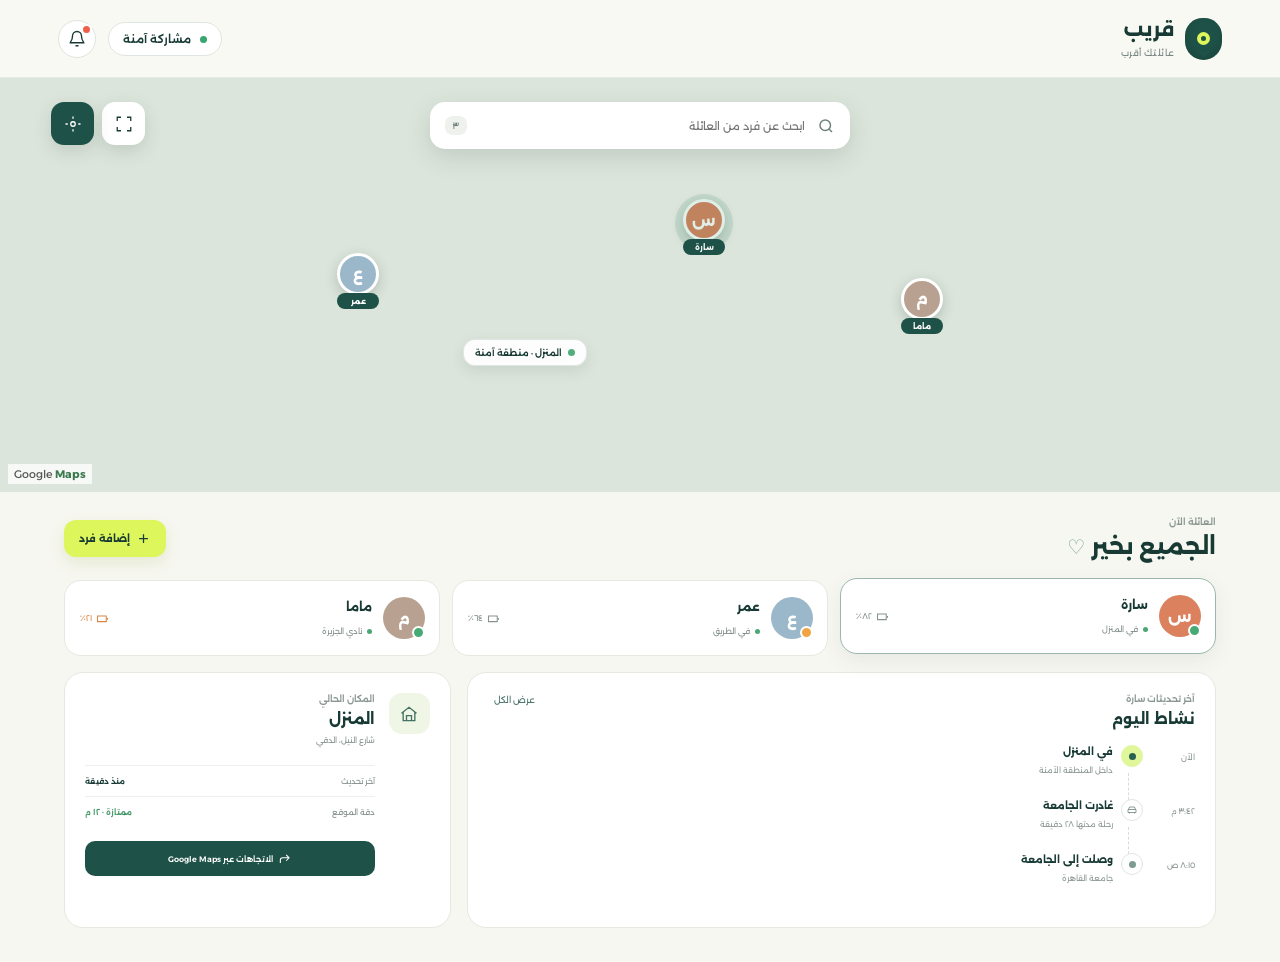
==== index.html @ 6b92248c "Build lightweight Arabic family location PWA Co-authored-by: arena-agent <297053741+arena-agent@user" ====
<!doctype html>
<html lang="ar" dir="rtl">
<head>
  <meta charset="UTF-8" />
  <meta name="viewport" content="width=device-width, initial-scale=1, viewport-fit=cover" />
  <meta name="theme-color" content="#f7f7f2" />
  <meta name="description" content="قريب — مشاركة موقع آمنة وخفيفة للعائلة" />
  <link rel="manifest" href="manifest.webmanifest" />
  <link rel="icon" href="icon.svg" type="image/svg+xml" />
  <link rel="preconnect" href="https://maps.google.com" />
  <link rel="stylesheet" href="styles.css" />
  <title>قريب | عائلتك أقرب</title>
</head>
<body>
  <div class="app-shell">
    <header class="topbar">
      <div class="brand" aria-label="قريب">
        <span class="brand-mark"><i></i></span>
        <div><strong>قريب</strong><small>عائلتك أقرب</small></div>
      </div>
      <div class="top-actions">
        <button class="status-pill" id="privacyBtn"><span></span> مشاركة آمنة</button>
        <button class="icon-btn has-dot" id="notificationsBtn" aria-label="الإشعارات">
          <svg viewBox="0 0 24 24"><path d="M18 8a6 6 0 0 0-12 0c0 7-3 7-3 9h18c0-2-3-2-3-9M10 21h4"/></svg>
        </button>
      </div>
    </header>

    <main>
      <section class="map-section" aria-label="خريطة مواقع العائلة">
        <iframe id="mapFrame" class="google-map" title="Google Maps" loading="eager" referrerpolicy="no-referrer-when-downgrade" src="https://maps.google.com/maps?q=30.0444,31.2357&z=13&output=embed"></iframe>
        <div class="map-tint"></div>

        <div class="map-search">
          <svg viewBox="0 0 24 24"><circle cx="11" cy="11" r="7"/><path d="m20 20-4-4"/></svg>
          <input id="searchInput" type="search" placeholder="ابحث عن فرد من العائلة" aria-label="ابحث عن فرد" autocomplete="off" />
          <kbd>٣</kbd>
        </div>

        <div class="map-tools">
          <button class="map-tool" id="fitBtn" aria-label="عرض الجميع"><svg viewBox="0 0 24 24"><path d="M8 3H3v5M16 3h5v5M8 21H3v-5M16 21h5v-5"/></svg></button>
          <button class="map-tool location" id="myLocationBtn" aria-label="موقعي"><svg viewBox="0 0 24 24"><circle cx="12" cy="12" r="3"/><path d="M12 2v3M12 19v3M2 12h3M19 12h3"/></svg></button>
        </div>

        <div class="zone-label"><span></span> المنزل · منطقة آمنة</div>

        <button class="person-pin pin-1 active" data-member="sara" style="--x: 55%; --y: 36%" aria-label="سارة">
          <span class="pulse"></span><span class="avatar avatar-sara">س</span><b>سارة</b>
        </button>
        <button class="person-pin pin-2" data-member="omar" style="--x: 28%; --y: 49%" aria-label="عمر">
          <span class="pulse"></span><span class="avatar avatar-omar">ع</span><b>عمر</b>
        </button>
        <button class="person-pin pin-3" data-member="mama" style="--x: 72%; --y: 55%" aria-label="ماما">
          <span class="pulse"></span><span class="avatar avatar-mama">م</span><b>ماما</b>
        </button>

        <div class="map-brand">Google <strong>Maps</strong></div>
      </section>

      <section class="content-panel">
        <div class="panel-head">
          <div><p class="eyebrow">العائلة الآن</p><h1>الجميع بخير <span>♡</span></h1></div>
          <button class="add-btn" id="addMemberBtn"><svg viewBox="0 0 24 24"><path d="M12 5v14M5 12h14"/></svg> إضافة فرد</button>
        </div>

        <div class="member-strip" id="memberStrip">
          <button class="member-card selected" data-member="sara">
            <span class="avatar-wrap online"><span class="avatar avatar-sara">س</span></span>
            <span class="member-copy"><strong>سارة</strong><small><i></i> في المنزل</small></span>
            <span class="battery"><svg viewBox="0 0 24 24"><path d="M4 8h14v9H4zM20 11v3"/></svg> ٨٢٪</span>
          </button>
          <button class="member-card" data-member="omar">
            <span class="avatar-wrap moving"><span class="avatar avatar-omar">ع</span></span>
            <span class="member-copy"><strong>عمر</strong><small><i></i> في الطريق</small></span>
            <span class="battery"><svg viewBox="0 0 24 24"><path d="M4 8h14v9H4zM20 11v3"/></svg> ٦٤٪</span>
          </button>
          <button class="member-card" data-member="mama">
            <span class="avatar-wrap online"><span class="avatar avatar-mama">م</span></span>
            <span class="member-copy"><strong>ماما</strong><small><i></i> نادي الجزيرة</small></span>
            <span class="battery low"><svg viewBox="0 0 24 24"><path d="M4 8h14v9H4zM20 11v3"/></svg> ٢١٪</span>
          </button>
        </div>

        <div class="detail-grid">
          <article class="activity-card">
            <div class="card-title"><div><p class="eyebrow">آخر تحديثات سارة</p><h2>نشاط اليوم</h2></div><button id="historyBtn">عرض الكل</button></div>
            <div class="timeline">
              <div class="timeline-item current"><span class="time">الآن</span><span class="timeline-dot"><i></i></span><div><strong>في المنزل</strong><small>داخل المنطقة الآمنة</small></div></div>
              <div class="timeline-item"><span class="time">٣:٤٢ م</span><span class="timeline-dot car"><svg viewBox="0 0 24 24"><path d="m5 11 2-5h10l2 5M4 11h16v6H4zM7 17v2M17 17v2"/></svg></span><div><strong>غادرت الجامعة</strong><small>رحلة مدتها ٢٨ دقيقة</small></div></div>
              <div class="timeline-item"><span class="time">٨:١٥ ص</span><span class="timeline-dot"><i></i></span><div><strong>وصلت إلى الجامعة</strong><small>جامعة القاهرة</small></div></div>
            </div>
          </article>

          <aside class="place-card">
            <div class="place-icon"><svg viewBox="0 0 24 24"><path d="M3 11 12 4l9 7M5 10v10h14V10M9 20v-6h6v6"/></svg></div>
            <div><p class="eyebrow">المكان الحالي</p><h2>المنزل</h2><span>شارع النيل، الدقي</span></div>
            <dl><div><dt>آخر تحديث</dt><dd>منذ دقيقة</dd></div><div><dt>دقة الموقع</dt><dd class="good">ممتازة · ١٢ م</dd></div></dl>
            <button class="route-btn" id="routeBtn"><svg viewBox="0 0 24 24"><path d="m14 5 5 5-5 5M19 10H8a4 4 0 0 0-4 4v5"/></svg> الاتجاهات عبر Google Maps</button>
          </aside>
        </div>
      </section>
    </main>

    <nav class="bottom-nav" aria-label="التنقل">
      <button class="active"><svg viewBox="0 0 24 24"><path d="M12 21s7-6 7-12A7 7 0 1 0 5 9c0 6 7 12 7 12Z"/><circle cx="12" cy="9" r="2"/></svg><span>الخريطة</span></button>
      <button id="placesBtn"><svg viewBox="0 0 24 24"><path d="M3 11 12 4l9 7M5 10v10h14V10"/></svg><span>الأماكن</span></button>
      <button id="alertsBtn"><svg viewBox="0 0 24 24"><path d="M18 8a6 6 0 0 0-12 0c0 7-3 7-3 9h18c0-2-3-2-3-9M10 21h4"/></svg><span>التنبيهات</span><i></i></button>
      <button id="settingsBtn"><svg viewBox="0 0 24 24"><circle cx="12" cy="12" r="3"/><path d="M19.4 15a1.7 1.7 0 0 0 .34 1.88l.06.06-2.83 2.83-.06-.06A1.7 1.7 0 0 0 15 19.4a1.7 1.7 0 0 0-1 .6 1.7 1.7 0 0 0-.4 1V21h-4v-.09A1.7 1.7 0 0 0 8.6 19.4a1.7 1.7 0 0 0-1.88.34l-.06.06-2.83-2.83.06-.06A1.7 1.7 0 0 0 4.6 15a1.7 1.7 0 0 0-.6-1 1.7 1.7 0 0 0-1-.4H3v-4h.09A1.7 1.7 0 0 0 4.6 8.6a1.7 1.7 0 0 0-.34-1.88l-.06-.06 2.83-2.83.06.06A1.7 1.7 0 0 0 9 4.6a1.7 1.7 0 0 0 1-.6 1.7 1.7 0 0 0 .4-1V3h4v.09a1.7 1.7 0 0 0 1 1.51 1.7 1.7 0 0 0 1.88-.34l.06-.06 2.83 2.83-.06.06A1.7 1.7 0 0 0 19.4 9c.16.37.37.72.6 1 .28.25.64.4 1 .4h.09v4H21a1.7 1.7 0 0 0-1.6.6Z"/></svg><span>الإعدادات</span></button>
    </nav>
  </div>

  <div class="modal-backdrop" id="modalBackdrop" hidden>
    <section class="modal" role="dialog" aria-modal="true" aria-labelledby="modalTitle">
      <button class="modal-close" id="modalClose" aria-label="إغلاق">×</button>
      <div class="modal-icon"><svg viewBox="0 0 24 24"><path d="M16 21v-2a4 4 0 0 0-4-4H6a4 4 0 0 0-4 4v2M9 11a4 4 0 1 0 0-8 4 4 0 0 0 0 8M19 8v6M16 11h6"/></svg></div>
      <h2 id="modalTitle">أضف فرداً من العائلة</h2>
      <p>أرسل دعوة خاصة. لن يظهر الموقع إلا بعد موافقة الشخص، ويمكنه إيقاف المشاركة في أي وقت.</p>
      <label>الاسم<input id="inviteName" placeholder="مثال: أحمد" maxlength="24" /></label>
      <button class="primary-btn" id="createInviteBtn">إنشاء رابط دعوة آمن</button>
      <div class="invite-result" id="inviteResult" hidden><small>رابط الدعوة</small><div><code id="inviteCode"></code><button id="copyInviteBtn">نسخ</button></div></div>
    </section>
  </div>

  <div class="toast" id="toast" role="status"></div>
  <script src="app.js"></script>
</body>
</html>
---- styles.css ----
@import url('https://fonts.googleapis.com/css2?family=Alexandria:wght@400;500;600;700&display=swap');
:root{--ink:#183a34;--muted:#7f8e89;--green:#1e5147;--lime:#ddf65b;--cream:#f7f7f1;--line:#e6e9e2;--white:#fff;--orange:#f2a443;--shadow:0 14px 40px rgba(25,54,48,.12)}
*{box-sizing:border-box}html,body{margin:0;min-height:100%;background:var(--cream);color:var(--ink);font-family:'Alexandria',system-ui,sans-serif}button,input{font:inherit}button{cursor:pointer;color:inherit}.app-shell{min-height:100vh;padding-bottom:0}.topbar{height:78px;padding:0 4.5%;display:flex;align-items:center;justify-content:space-between;background:rgba(249,249,244,.96);border-bottom:1px solid rgba(30,70,62,.08);position:relative;z-index:20}.brand{display:flex;align-items:center;gap:11px}.brand-mark{width:37px;height:42px;background:var(--green);border-radius:19px 19px 20px 20px;position:relative;display:grid;place-items:center;box-shadow:inset 0 -4px 8px rgba(0,0,0,.12)}.brand-mark:after{content:'';position:absolute;bottom:-5px;border:7px solid transparent;border-top-color:var(--green)}.brand-mark i{width:13px;height:13px;border:4px solid var(--lime);border-radius:50%}.brand strong{font-size:20px;display:block;line-height:1.2}.brand small{font-size:9px;color:#7a8885;letter-spacing:.4px}.top-actions{display:flex;align-items:center;gap:12px}.status-pill{border:1px solid #dfe6df;border-radius:30px;background:#fff;padding:9px 14px;font-size:11px;font-weight:600}.status-pill span{display:inline-block;width:7px;height:7px;background:#36a66e;border-radius:50%;margin-left:6px}.icon-btn{width:38px;height:38px;background:#fff;border:1px solid #e0e5df;border-radius:50%;display:grid;place-items:center;position:relative}.icon-btn svg{width:18px;fill:none;stroke:currentColor;stroke-width:1.8}.has-dot:after{content:'';position:absolute;width:7px;height:7px;background:#f05f4c;border:2px solid white;border-radius:50%;top:3px;right:3px}
.map-section{height:43vh;min-height:360px;position:relative;overflow:hidden;background:#dce4dc}.google-map{border:0;width:100%;height:100%;filter:saturate(.66) contrast(.92) brightness(1.04)}.map-tint{position:absolute;inset:0;pointer-events:none;background:rgba(221,232,211,.12)}.map-search{position:absolute;top:24px;right:50%;transform:translateX(50%);width:min(420px,65%);height:47px;border-radius:15px;background:white;box-shadow:0 8px 24px rgba(24,54,48,.15);display:flex;align-items:center;padding:0 15px;gap:10px}.map-search svg{width:18px;fill:none;stroke:#71827d;stroke-width:2}.map-search input{border:0;outline:0;min-width:0;flex:1;color:var(--ink);font-size:11px}.map-search kbd{border:0;background:#eff1ec;color:#70817c;padding:4px 8px;border-radius:8px;font-family:inherit;font-size:9px}.map-tools{position:absolute;left:4%;top:24px;display:flex;gap:8px}.map-tool{width:43px;height:43px;border:0;border-radius:13px;background:#fff;box-shadow:0 6px 18px rgba(28,52,48,.15);display:grid;place-items:center}.map-tool svg{width:18px;fill:none;stroke:var(--ink);stroke-width:1.7}.map-tool.location{background:var(--green)}.map-tool.location svg{stroke:white}.zone-label{position:absolute;right:59%;top:63%;transform:translateX(50%);padding:7px 11px;background:rgba(255,255,255,.93);border:1px solid rgba(22,63,54,.12);box-shadow:0 5px 14px rgba(23,56,49,.1);border-radius:12px;font-size:9px;font-weight:600}.zone-label span{display:inline-block;width:7px;height:7px;background:#52af7b;border-radius:50%;margin-left:4px}.person-pin{position:absolute;left:var(--x);top:var(--y);transform:translate(-50%,-50%);background:none;border:0;padding:0;z-index:3}.person-pin .avatar{display:grid;border:3px solid white;box-shadow:0 4px 13px rgba(23,56,49,.22)}.person-pin b{display:block;background:var(--green);color:white;border-radius:8px;font-size:8px;padding:3px 6px;margin-top:-2px;position:relative}.person-pin .pulse{position:absolute;width:58px;height:58px;border-radius:50%;background:rgba(49,139,103,.15);left:50%;top:43%;transform:translate(-50%,-50%);animation:pulse 2.2s infinite}.person-pin:not(.active) .pulse{display:none}@keyframes pulse{50%{transform:translate(-50%,-50%) scale(1.3);opacity:.2}}.map-brand{position:absolute;bottom:8px;left:8px;font-size:11px;color:#555;background:rgba(255,255,255,.75);padding:3px 6px}.map-brand strong{color:#3c7a4e}
.content-panel{padding:30px 5% 34px;max-width:1280px;margin:auto}.panel-head{display:flex;justify-content:space-between;align-items:center;margin-bottom:20px}.eyebrow{font-size:9px;color:#8a9793;margin:0 0 5px;font-weight:600}.panel-head h1{margin:0;font-size:23px}.panel-head h1 span{color:#79a492;font-size:20px}.add-btn{border:0;border-radius:12px;padding:11px 15px;background:var(--lime);font-size:10px;font-weight:700;box-shadow:0 6px 16px rgba(136,157,38,.15);display:flex;align-items:center;gap:6px}.add-btn svg{width:15px;fill:none;stroke:currentColor;stroke-width:2}.member-strip{display:grid;grid-template-columns:repeat(3,1fr);gap:12px}.member-card{border:1px solid var(--line);background:#fff;border-radius:17px;min-height:76px;padding:12px 14px;display:flex;align-items:center;text-align:right;transition:.2s}.member-card:hover,.member-card.selected{border-color:#9ab8ad;box-shadow:0 7px 20px rgba(32,73,64,.08);transform:translateY(-2px)}.avatar,.avatar-wrap{width:42px;height:42px;border-radius:50%;display:grid;place-items:center;font-weight:700}.avatar-wrap{position:relative;margin-left:11px}.avatar-wrap .avatar{width:100%;height:100%}.avatar-wrap:after{content:'';position:absolute;width:9px;height:9px;border-radius:50%;background:#45aa73;border:2px solid white;right:0;bottom:0}.avatar-wrap.moving:after{background:var(--orange)}.avatar-sara{background:#db815d;color:#fff}.avatar-omar{background:#9ab8c9;color:#fff}.avatar-mama{background:#b9a191;color:#fff}.member-copy{flex:1}.member-copy strong{font-size:12px;display:block;margin-bottom:5px}.member-copy small{font-size:8px;color:#87938f}.member-copy i{display:inline-block;width:5px;height:5px;background:#49a874;border-radius:50%;margin-left:3px}.battery{font-size:8px;color:#86938f;display:flex;gap:3px;align-items:center}.battery svg{width:15px;fill:none;stroke:currentColor;stroke-width:1.7}.battery.low{color:#d88646}.detail-grid{display:grid;grid-template-columns:1.55fr .8fr;gap:16px;margin-top:16px}.activity-card,.place-card{background:#fff;border:1px solid var(--line);border-radius:19px;padding:20px}.card-title{display:flex;justify-content:space-between;align-items:flex-start}.card-title h2,.place-card h2{font-size:15px;margin:0}.card-title button{border:0;background:none;color:#4f786f;font-size:9px}.timeline{margin-top:17px}.timeline-item{display:grid;grid-template-columns:52px 30px 1fr;min-height:54px;position:relative}.timeline-item:not(:last-child):after{content:'';position:absolute;right:66px;top:28px;height:32px;border-right:1px dashed #d5ddd8}.time{font-size:8px;color:#929c99;padding-top:7px}.timeline-dot{width:22px;height:22px;border:1px solid #dfe6e2;border-radius:50%;display:grid;place-items:center;background:#fff;z-index:1}.timeline-dot i{width:7px;height:7px;border-radius:50%;background:#7e9b92}.timeline-item.current .timeline-dot{background:#dff79a;border-color:#dff79a}.timeline-item.current .timeline-dot i{background:#286154}.timeline-dot svg{width:12px;fill:none;stroke:#70857f;stroke-width:1.6}.timeline-item strong{font-size:10px;display:block}.timeline-item small{font-size:8px;color:#929d99}.place-card{position:relative;padding-right:75px}.place-icon{position:absolute;right:20px;top:20px;width:41px;height:41px;border-radius:13px;background:#eff6e5;display:grid;place-items:center}.place-icon svg{width:20px;fill:none;stroke:#447266;stroke-width:1.6}.place-card>div:nth-child(2)>span{font-size:8px;color:#8d9995}.place-card dl{margin:18px 0 14px}.place-card dl div{display:flex;justify-content:space-between;border-top:1px solid #edf0eb;padding:10px 0;font-size:8px}.place-card dt{color:#899591}.place-card dd{margin:0;font-weight:600}.place-card dd.good{color:#3f9667}.route-btn{width:100%;height:35px;border:0;border-radius:10px;background:var(--green);color:white;font-size:8px;font-weight:600;display:flex;align-items:center;justify-content:center;gap:5px}.route-btn svg{width:14px;fill:none;stroke:white;stroke-width:1.8}
.bottom-nav{display:none}.modal-backdrop{position:fixed;inset:0;z-index:50;background:rgba(14,37,33,.48);backdrop-filter:blur(5px);display:grid;place-items:center;padding:20px}.modal-backdrop[hidden]{display:none}.modal{width:min(420px,100%);background:white;border-radius:24px;padding:28px;position:relative;box-shadow:var(--shadow)}.modal-close{position:absolute;left:18px;top:14px;border:0;background:#f1f3ef;border-radius:50%;width:30px;height:30px;font-size:20px}.modal-icon{width:48px;height:48px;border-radius:15px;background:#edfac0;display:grid;place-items:center}.modal-icon svg{width:24px;fill:none;stroke:var(--green);stroke-width:1.6}.modal h2{font-size:18px;margin:16px 0 8px}.modal>p{font-size:10px;line-height:1.8;color:#75847f}.modal label{display:block;font-size:9px;font-weight:600;margin-top:18px}.modal input{display:block;width:100%;height:44px;margin-top:7px;border:1px solid #dfe5df;border-radius:12px;padding:0 12px;outline:0}.modal input:focus{border-color:#72978d}.primary-btn{width:100%;height:44px;margin-top:13px;border:0;border-radius:12px;background:var(--green);color:white;font-size:10px;font-weight:700}.invite-result{margin-top:14px;padding:12px;background:#f5f7f2;border-radius:12px}.invite-result small{font-size:8px;color:#84918d}.invite-result div{display:flex;align-items:center;gap:7px;margin-top:6px;direction:ltr}.invite-result code{flex:1;white-space:nowrap;overflow:hidden;text-overflow:ellipsis;font-size:9px}.invite-result button{border:0;background:var(--lime);border-radius:7px;padding:5px 10px;font-size:8px}.toast{position:fixed;bottom:28px;left:50%;z-index:70;transform:translate(-50%,20px);background:#183d36;color:#fff;padding:11px 18px;border-radius:14px;font-size:10px;opacity:0;pointer-events:none;transition:.25s;box-shadow:var(--shadow)}.toast.show{opacity:1;transform:translate(-50%,0)}
@media(max-width:720px){body{background:#fff}.app-shell{padding-bottom:76px}.topbar{height:66px;padding:0 18px}.status-pill{display:none}.map-section{height:47vh;min-height:355px}.map-search{right:18px;transform:none;width:calc(100% - 86px);top:15px}.map-tools{left:14px;top:15px;display:block}.map-tools .map-tool:first-child{display:none}.person-pin.pin-1{--x:56%!important;--y:38%!important}.person-pin.pin-2{--x:22%!important;--y:55%!important}.person-pin.pin-3{--x:76%!important;--y:63%!important}.zone-label{top:72%;right:52%}.content-panel{padding:23px 16px 18px}.panel-head{margin-bottom:15px}.panel-head h1{font-size:19px}.add-btn{padding:10px}.member-strip{display:flex;overflow-x:auto;margin-left:-16px;margin-right:-16px;padding:2px 16px 13px;scrollbar-width:none}.member-card{min-width:220px;min-height:72px}.detail-grid{grid-template-columns:1fr}.activity-card{order:2}.place-card{order:1}.bottom-nav{display:flex;position:fixed;z-index:30;bottom:0;left:0;right:0;height:72px;background:rgba(255,255,255,.96);border-top:1px solid #e5e9e4;padding-bottom:env(safe-area-inset-bottom);justify-content:space-around;box-shadow:0 -5px 20px rgba(26,57,51,.06)}.bottom-nav button{width:24%;border:0;background:none;display:flex;flex-direction:column;align-items:center;justify-content:center;gap:4px;font-size:8px;color:#94a09d;position:relative}.bottom-nav svg{width:20px;height:20px;fill:none;stroke:currentColor;stroke-width:1.7}.bottom-nav button.active{color:var(--green);font-weight:700}.bottom-nav button.active:before{content:'';position:absolute;top:0;width:26px;height:3px;background:var(--lime);border-radius:0 0 4px 4px}.bottom-nav button>i{position:absolute;top:14px;right:34%;width:6px;height:6px;background:#ef6557;border:1px solid white;border-radius:50%}.toast{bottom:90px}.map-brand{bottom:4px}.modal{padding:24px}}
@media(min-width:1200px){.map-section{height:46vh}.content-panel{padding-top:24px}}
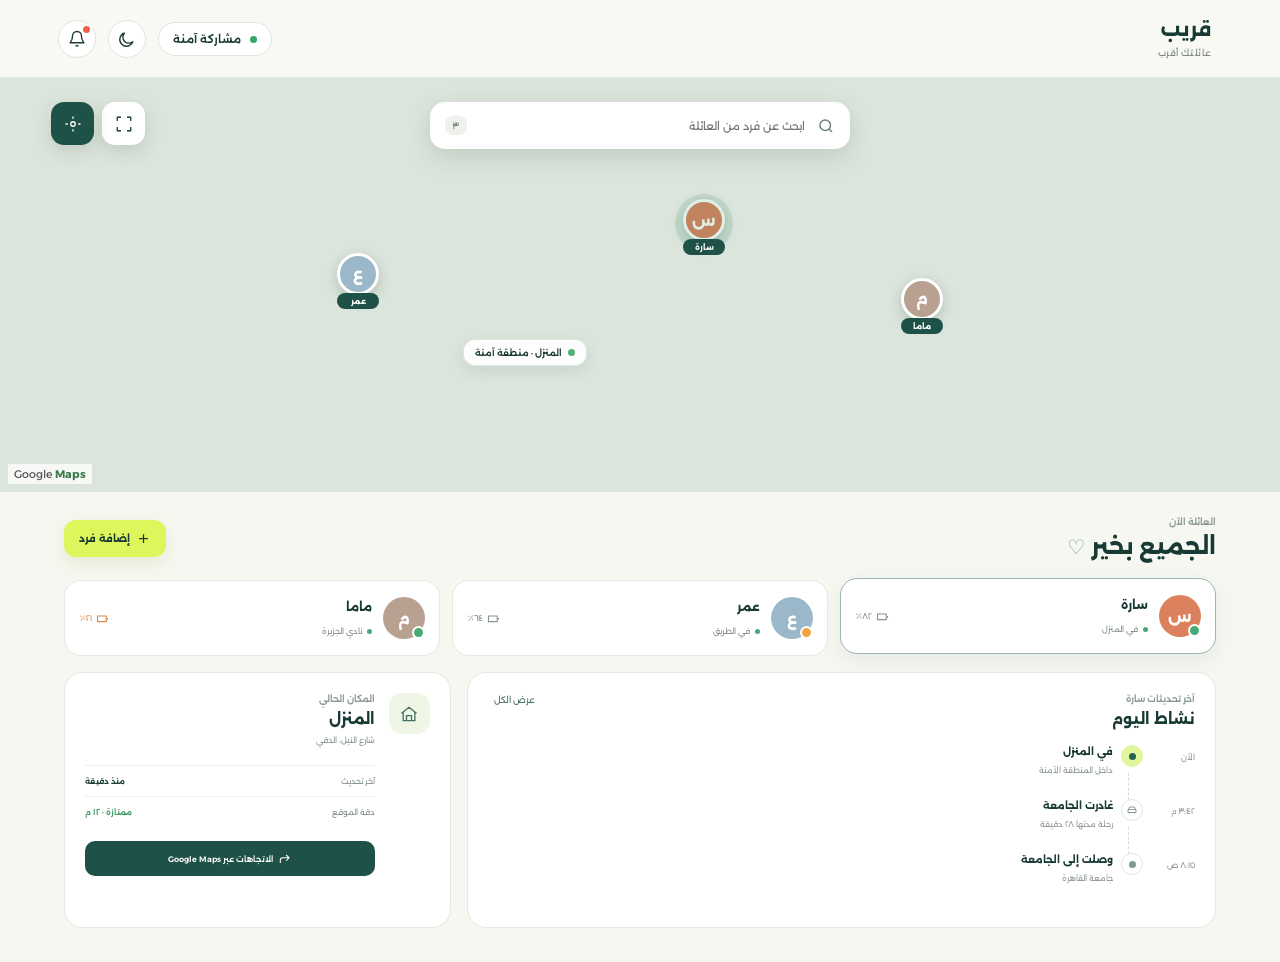
==== commit 3515a387: "Add Qareeb family location brand logo Co-authored-by: arena-agent <297053741+arena-agent@users.norep" ====
--- a/index.html
+++ b/index.html
@@ -6,7 +6,7 @@
   <meta name="theme-color" content="#f7f7f2" />
   <meta name="description" content="قريب — مشاركة موقع آمنة وخفيفة للعائلة" />
   <link rel="manifest" href="manifest.webmanifest" />
-  <link rel="icon" href="icon.svg" type="image/svg+xml" />
+  <link rel="icon" href="qareeb-logo.png" type="image/png" />
   <link rel="preconnect" href="https://maps.google.com" />
   <link rel="stylesheet" href="styles.css" />
   <title>قريب | عائلتك أقرب</title>
@@ -20,6 +20,10 @@
       </div>
       <div class="top-actions">
         <button class="status-pill" id="privacyBtn"><span></span> مشاركة آمنة</button>
+        <button class="icon-btn" id="themeBtn" aria-label="تفعيل الوضع الداكن" title="الوضع الداكن">
+          <svg class="moon-icon" viewBox="0 0 24 24"><path d="M20 15.2A9 9 0 1 1 8.8 4 7 7 0 0 0 20 15.2Z"/></svg>
+          <svg class="sun-icon" viewBox="0 0 24 24"><circle cx="12" cy="12" r="4"/><path d="M12 2v2M12 20v2M4.9 4.9l1.4 1.4M17.7 17.7l1.4 1.4M2 12h2M20 12h2M4.9 19.1l1.4-1.4M17.7 6.3l1.4-1.4"/></svg>
+        </button>
         <button class="icon-btn has-dot" id="notificationsBtn" aria-label="الإشعارات">
           <svg viewBox="0 0 24 24"><path d="M18 8a6 6 0 0 0-12 0c0 7-3 7-3 9h18c0-2-3-2-3-9M10 21h4"/></svg>
         </button>
--- a/styles.css
+++ b/styles.css
@@ -1,8 +1,10 @@
 @import url('https://fonts.googleapis.com/css2?family=Alexandria:wght@400;500;600;700&display=swap');
 :root{--ink:#183a34;--muted:#7f8e89;--green:#1e5147;--lime:#ddf65b;--cream:#f7f7f1;--line:#e6e9e2;--white:#fff;--orange:#f2a443;--shadow:0 14px 40px rgba(25,54,48,.12)}
-*{box-sizing:border-box}html,body{margin:0;min-height:100%;background:var(--cream);color:var(--ink);font-family:'Alexandria',system-ui,sans-serif}button,input{font:inherit}button{cursor:pointer;color:inherit}.app-shell{min-height:100vh;padding-bottom:0}.topbar{height:78px;padding:0 4.5%;display:flex;align-items:center;justify-content:space-between;background:rgba(249,249,244,.96);border-bottom:1px solid rgba(30,70,62,.08);position:relative;z-index:20}.brand{display:flex;align-items:center;gap:11px}.brand-mark{width:37px;height:42px;background:var(--green);border-radius:19px 19px 20px 20px;position:relative;display:grid;place-items:center;box-shadow:inset 0 -4px 8px rgba(0,0,0,.12)}.brand-mark:after{content:'';position:absolute;bottom:-5px;border:7px solid transparent;border-top-color:var(--green)}.brand-mark i{width:13px;height:13px;border:4px solid var(--lime);border-radius:50%}.brand strong{font-size:20px;display:block;line-height:1.2}.brand small{font-size:9px;color:#7a8885;letter-spacing:.4px}.top-actions{display:flex;align-items:center;gap:12px}.status-pill{border:1px solid #dfe6df;border-radius:30px;background:#fff;padding:9px 14px;font-size:11px;font-weight:600}.status-pill span{display:inline-block;width:7px;height:7px;background:#36a66e;border-radius:50%;margin-left:6px}.icon-btn{width:38px;height:38px;background:#fff;border:1px solid #e0e5df;border-radius:50%;display:grid;place-items:center;position:relative}.icon-btn svg{width:18px;fill:none;stroke:currentColor;stroke-width:1.8}.has-dot:after{content:'';position:absolute;width:7px;height:7px;background:#f05f4c;border:2px solid white;border-radius:50%;top:3px;right:3px}
+*{box-sizing:border-box}html{color-scheme:light}html,body{margin:0;min-height:100%;background:var(--cream);color:var(--ink);font-family:'Alexandria',system-ui,sans-serif;transition:background-color .25s,color .25s}button,input{font:inherit}button{cursor:pointer;color:inherit}.app-shell{min-height:100vh;padding-bottom:0}.topbar{height:78px;padding:0 4.5%;display:flex;align-items:center;justify-content:space-between;background:rgba(249,249,244,.96);border-bottom:1px solid rgba(30,70,62,.08);position:relative;z-index:20}.brand{display:flex;align-items:center;gap:11px}.brand-logo{width:43px;height:43px;border-radius:13px;object-fit:cover;box-shadow:0 5px 14px rgba(23,61,54,.18)}.brand strong{font-size:20px;display:block;line-height:1.2}.brand small{font-size:9px;color:#7a8885;letter-spacing:.4px}.top-actions{display:flex;align-items:center;gap:12px}.status-pill{border:1px solid #dfe6df;border-radius:30px;background:#fff;padding:9px 14px;font-size:11px;font-weight:600}.status-pill span{display:inline-block;width:7px;height:7px;background:#36a66e;border-radius:50%;margin-left:6px}.icon-btn{width:38px;height:38px;background:#fff;border:1px solid #e0e5df;border-radius:50%;display:grid;place-items:center;position:relative}.icon-btn svg{width:18px;fill:none;stroke:currentColor;stroke-width:1.8}.sun-icon{display:none}.has-dot:after{content:'';position:absolute;width:7px;height:7px;background:#f05f4c;border:2px solid white;border-radius:50%;top:3px;right:3px}
 .map-section{height:43vh;min-height:360px;position:relative;overflow:hidden;background:#dce4dc}.google-map{border:0;width:100%;height:100%;filter:saturate(.66) contrast(.92) brightness(1.04)}.map-tint{position:absolute;inset:0;pointer-events:none;background:rgba(221,232,211,.12)}.map-search{position:absolute;top:24px;right:50%;transform:translateX(50%);width:min(420px,65%);height:47px;border-radius:15px;background:white;box-shadow:0 8px 24px rgba(24,54,48,.15);display:flex;align-items:center;padding:0 15px;gap:10px}.map-search svg{width:18px;fill:none;stroke:#71827d;stroke-width:2}.map-search input{border:0;outline:0;min-width:0;flex:1;color:var(--ink);font-size:11px}.map-search kbd{border:0;background:#eff1ec;color:#70817c;padding:4px 8px;border-radius:8px;font-family:inherit;font-size:9px}.map-tools{position:absolute;left:4%;top:24px;display:flex;gap:8px}.map-tool{width:43px;height:43px;border:0;border-radius:13px;background:#fff;box-shadow:0 6px 18px rgba(28,52,48,.15);display:grid;place-items:center}.map-tool svg{width:18px;fill:none;stroke:var(--ink);stroke-width:1.7}.map-tool.location{background:var(--green)}.map-tool.location svg{stroke:white}.zone-label{position:absolute;right:59%;top:63%;transform:translateX(50%);padding:7px 11px;background:rgba(255,255,255,.93);border:1px solid rgba(22,63,54,.12);box-shadow:0 5px 14px rgba(23,56,49,.1);border-radius:12px;font-size:9px;font-weight:600}.zone-label span{display:inline-block;width:7px;height:7px;background:#52af7b;border-radius:50%;margin-left:4px}.person-pin{position:absolute;left:var(--x);top:var(--y);transform:translate(-50%,-50%);background:none;border:0;padding:0;z-index:3}.person-pin .avatar{display:grid;border:3px solid white;box-shadow:0 4px 13px rgba(23,56,49,.22)}.person-pin b{display:block;background:var(--green);color:white;border-radius:8px;font-size:8px;padding:3px 6px;margin-top:-2px;position:relative}.person-pin .pulse{position:absolute;width:58px;height:58px;border-radius:50%;background:rgba(49,139,103,.15);left:50%;top:43%;transform:translate(-50%,-50%);animation:pulse 2.2s infinite}.person-pin:not(.active) .pulse{display:none}@keyframes pulse{50%{transform:translate(-50%,-50%) scale(1.3);opacity:.2}}.map-brand{position:absolute;bottom:8px;left:8px;font-size:11px;color:#555;background:rgba(255,255,255,.75);padding:3px 6px}.map-brand strong{color:#3c7a4e}
 .content-panel{padding:30px 5% 34px;max-width:1280px;margin:auto}.panel-head{display:flex;justify-content:space-between;align-items:center;margin-bottom:20px}.eyebrow{font-size:9px;color:#8a9793;margin:0 0 5px;font-weight:600}.panel-head h1{margin:0;font-size:23px}.panel-head h1 span{color:#79a492;font-size:20px}.add-btn{border:0;border-radius:12px;padding:11px 15px;background:var(--lime);font-size:10px;font-weight:700;box-shadow:0 6px 16px rgba(136,157,38,.15);display:flex;align-items:center;gap:6px}.add-btn svg{width:15px;fill:none;stroke:currentColor;stroke-width:2}.member-strip{display:grid;grid-template-columns:repeat(3,1fr);gap:12px}.member-card{border:1px solid var(--line);background:#fff;border-radius:17px;min-height:76px;padding:12px 14px;display:flex;align-items:center;text-align:right;transition:.2s}.member-card:hover,.member-card.selected{border-color:#9ab8ad;box-shadow:0 7px 20px rgba(32,73,64,.08);transform:translateY(-2px)}.avatar,.avatar-wrap{width:42px;height:42px;border-radius:50%;display:grid;place-items:center;font-weight:700}.avatar-wrap{position:relative;margin-left:11px}.avatar-wrap .avatar{width:100%;height:100%}.avatar-wrap:after{content:'';position:absolute;width:9px;height:9px;border-radius:50%;background:#45aa73;border:2px solid white;right:0;bottom:0}.avatar-wrap.moving:after{background:var(--orange)}.avatar-sara{background:#db815d;color:#fff}.avatar-omar{background:#9ab8c9;color:#fff}.avatar-mama{background:#b9a191;color:#fff}.member-copy{flex:1}.member-copy strong{font-size:12px;display:block;margin-bottom:5px}.member-copy small{font-size:8px;color:#87938f}.member-copy i{display:inline-block;width:5px;height:5px;background:#49a874;border-radius:50%;margin-left:3px}.battery{font-size:8px;color:#86938f;display:flex;gap:3px;align-items:center}.battery svg{width:15px;fill:none;stroke:currentColor;stroke-width:1.7}.battery.low{color:#d88646}.detail-grid{display:grid;grid-template-columns:1.55fr .8fr;gap:16px;margin-top:16px}.activity-card,.place-card{background:#fff;border:1px solid var(--line);border-radius:19px;padding:20px}.card-title{display:flex;justify-content:space-between;align-items:flex-start}.card-title h2,.place-card h2{font-size:15px;margin:0}.card-title button{border:0;background:none;color:#4f786f;font-size:9px}.timeline{margin-top:17px}.timeline-item{display:grid;grid-template-columns:52px 30px 1fr;min-height:54px;position:relative}.timeline-item:not(:last-child):after{content:'';position:absolute;right:66px;top:28px;height:32px;border-right:1px dashed #d5ddd8}.time{font-size:8px;color:#929c99;padding-top:7px}.timeline-dot{width:22px;height:22px;border:1px solid #dfe6e2;border-radius:50%;display:grid;place-items:center;background:#fff;z-index:1}.timeline-dot i{width:7px;height:7px;border-radius:50%;background:#7e9b92}.timeline-item.current .timeline-dot{background:#dff79a;border-color:#dff79a}.timeline-item.current .timeline-dot i{background:#286154}.timeline-dot svg{width:12px;fill:none;stroke:#70857f;stroke-width:1.6}.timeline-item strong{font-size:10px;display:block}.timeline-item small{font-size:8px;color:#929d99}.place-card{position:relative;padding-right:75px}.place-icon{position:absolute;right:20px;top:20px;width:41px;height:41px;border-radius:13px;background:#eff6e5;display:grid;place-items:center}.place-icon svg{width:20px;fill:none;stroke:#447266;stroke-width:1.6}.place-card>div:nth-child(2)>span{font-size:8px;color:#8d9995}.place-card dl{margin:18px 0 14px}.place-card dl div{display:flex;justify-content:space-between;border-top:1px solid #edf0eb;padding:10px 0;font-size:8px}.place-card dt{color:#899591}.place-card dd{margin:0;font-weight:600}.place-card dd.good{color:#3f9667}.route-btn{width:100%;height:35px;border:0;border-radius:10px;background:var(--green);color:white;font-size:8px;font-weight:600;display:flex;align-items:center;justify-content:center;gap:5px}.route-btn svg{width:14px;fill:none;stroke:white;stroke-width:1.8}
 .bottom-nav{display:none}.modal-backdrop{position:fixed;inset:0;z-index:50;background:rgba(14,37,33,.48);backdrop-filter:blur(5px);display:grid;place-items:center;padding:20px}.modal-backdrop[hidden]{display:none}.modal{width:min(420px,100%);background:white;border-radius:24px;padding:28px;position:relative;box-shadow:var(--shadow)}.modal-close{position:absolute;left:18px;top:14px;border:0;background:#f1f3ef;border-radius:50%;width:30px;height:30px;font-size:20px}.modal-icon{width:48px;height:48px;border-radius:15px;background:#edfac0;display:grid;place-items:center}.modal-icon svg{width:24px;fill:none;stroke:var(--green);stroke-width:1.6}.modal h2{font-size:18px;margin:16px 0 8px}.modal>p{font-size:10px;line-height:1.8;color:#75847f}.modal label{display:block;font-size:9px;font-weight:600;margin-top:18px}.modal input{display:block;width:100%;height:44px;margin-top:7px;border:1px solid #dfe5df;border-radius:12px;padding:0 12px;outline:0}.modal input:focus{border-color:#72978d}.primary-btn{width:100%;height:44px;margin-top:13px;border:0;border-radius:12px;background:var(--green);color:white;font-size:10px;font-weight:700}.invite-result{margin-top:14px;padding:12px;background:#f5f7f2;border-radius:12px}.invite-result small{font-size:8px;color:#84918d}.invite-result div{display:flex;align-items:center;gap:7px;margin-top:6px;direction:ltr}.invite-result code{flex:1;white-space:nowrap;overflow:hidden;text-overflow:ellipsis;font-size:9px}.invite-result button{border:0;background:var(--lime);border-radius:7px;padding:5px 10px;font-size:8px}.toast{position:fixed;bottom:28px;left:50%;z-index:70;transform:translate(-50%,20px);background:#183d36;color:#fff;padding:11px 18px;border-radius:14px;font-size:10px;opacity:0;pointer-events:none;transition:.25s;box-shadow:var(--shadow)}.toast.show{opacity:1;transform:translate(-50%,0)}
-@media(max-width:720px){body{background:#fff}.app-shell{padding-bottom:76px}.topbar{height:66px;padding:0 18px}.status-pill{display:none}.map-section{height:47vh;min-height:355px}.map-search{right:18px;transform:none;width:calc(100% - 86px);top:15px}.map-tools{left:14px;top:15px;display:block}.map-tools .map-tool:first-child{display:none}.person-pin.pin-1{--x:56%!important;--y:38%!important}.person-pin.pin-2{--x:22%!important;--y:55%!important}.person-pin.pin-3{--x:76%!important;--y:63%!important}.zone-label{top:72%;right:52%}.content-panel{padding:23px 16px 18px}.panel-head{margin-bottom:15px}.panel-head h1{font-size:19px}.add-btn{padding:10px}.member-strip{display:flex;overflow-x:auto;margin-left:-16px;margin-right:-16px;padding:2px 16px 13px;scrollbar-width:none}.member-card{min-width:220px;min-height:72px}.detail-grid{grid-template-columns:1fr}.activity-card{order:2}.place-card{order:1}.bottom-nav{display:flex;position:fixed;z-index:30;bottom:0;left:0;right:0;height:72px;background:rgba(255,255,255,.96);border-top:1px solid #e5e9e4;padding-bottom:env(safe-area-inset-bottom);justify-content:space-around;box-shadow:0 -5px 20px rgba(26,57,51,.06)}.bottom-nav button{width:24%;border:0;background:none;display:flex;flex-direction:column;align-items:center;justify-content:center;gap:4px;font-size:8px;color:#94a09d;position:relative}.bottom-nav svg{width:20px;height:20px;fill:none;stroke:currentColor;stroke-width:1.7}.bottom-nav button.active{color:var(--green);font-weight:700}.bottom-nav button.active:before{content:'';position:absolute;top:0;width:26px;height:3px;background:var(--lime);border-radius:0 0 4px 4px}.bottom-nav button>i{position:absolute;top:14px;right:34%;width:6px;height:6px;background:#ef6557;border:1px solid white;border-radius:50%}.toast{bottom:90px}.map-brand{bottom:4px}.modal{padding:24px}}
+html[data-theme="dark"]{color-scheme:dark;--ink:#e7f1ed;--muted:#8fa19b;--green:#234f46;--lime:#d8ee5b;--cream:#101a18;--line:#2b3b37;--white:#182522;--shadow:0 14px 40px rgba(0,0,0,.35)}
+html[data-theme="dark"] body{background:#101a18}html[data-theme="dark"] .topbar{background:rgba(16,26,24,.96);border-color:#293a36}html[data-theme="dark"] .brand small,html[data-theme="dark"] .eyebrow{color:#91a39d}html[data-theme="dark"] .status-pill,html[data-theme="dark"] .icon-btn,html[data-theme="dark"] .map-search,html[data-theme="dark"] .map-tool,html[data-theme="dark"] .member-card,html[data-theme="dark"] .activity-card,html[data-theme="dark"] .place-card,html[data-theme="dark"] .modal{background:#182522;border-color:#2b3b37}html[data-theme="dark"] .map-search input{background:transparent;color:#e7f1ed}html[data-theme="dark"] .map-search kbd,html[data-theme="dark"] .modal-close{background:#263632;color:#abbab5}html[data-theme="dark"] .google-map{filter:saturate(.45) contrast(.9) brightness(.58)}html[data-theme="dark"] .map-tint{background:rgba(9,26,22,.2)}html[data-theme="dark"] .zone-label{background:rgba(25,39,35,.94);color:#dce9e4;border-color:#3a4b47}html[data-theme="dark"] .map-brand{background:rgba(24,37,34,.8);color:#bbb}html[data-theme="dark"] .member-card:hover,html[data-theme="dark"] .member-card.selected{border-color:#66887f;box-shadow:0 7px 20px rgba(0,0,0,.2)}html[data-theme="dark"] .timeline-dot{background:#182522;border-color:#3a4a46}html[data-theme="dark"] .timeline-item:not(:last-child):after{border-color:#3b4b47}html[data-theme="dark"] .place-icon{background:#263d36}html[data-theme="dark"] .place-card dl div{border-color:#2b3b37}html[data-theme="dark"] .bottom-nav{background:rgba(18,29,27,.97);border-color:#2b3b37}html[data-theme="dark"] .modal>p,html[data-theme="dark"] .member-copy small,html[data-theme="dark"] .timeline-item small{color:#91a09b}html[data-theme="dark"] .modal input{background:#111c1a;border-color:#354743;color:#e7f1ed}html[data-theme="dark"] .invite-result{background:#111c1a}html[data-theme="dark"] .moon-icon{display:none}html[data-theme="dark"] .sun-icon{display:block}
+@media(max-width:720px){body{background:#fff}html[data-theme="dark"] body{background:#101a18}.app-shell{padding-bottom:76px}.topbar{height:66px;padding:0 18px}.status-pill{display:none}.map-section{height:47vh;min-height:355px}.map-search{right:18px;transform:none;width:calc(100% - 86px);top:15px}.map-tools{left:14px;top:15px;display:block}.map-tools .map-tool:first-child{display:none}.person-pin.pin-1{--x:56%!important;--y:38%!important}.person-pin.pin-2{--x:22%!important;--y:55%!important}.person-pin.pin-3{--x:76%!important;--y:63%!important}.zone-label{top:72%;right:52%}.content-panel{padding:23px 16px 18px}.panel-head{margin-bottom:15px}.panel-head h1{font-size:19px}.add-btn{padding:10px}.member-strip{display:flex;overflow-x:auto;margin-left:-16px;margin-right:-16px;padding:2px 16px 13px;scrollbar-width:none}.member-card{min-width:220px;min-height:72px}.detail-grid{grid-template-columns:1fr}.activity-card{order:2}.place-card{order:1}.bottom-nav{display:flex;position:fixed;z-index:30;bottom:0;left:0;right:0;height:72px;background:rgba(255,255,255,.96);border-top:1px solid #e5e9e4;padding-bottom:env(safe-area-inset-bottom);justify-content:space-around;box-shadow:0 -5px 20px rgba(26,57,51,.06)}.bottom-nav button{width:24%;border:0;background:none;display:flex;flex-direction:column;align-items:center;justify-content:center;gap:4px;font-size:8px;color:#94a09d;position:relative}.bottom-nav svg{width:20px;height:20px;fill:none;stroke:currentColor;stroke-width:1.7}.bottom-nav button.active{color:var(--green);font-weight:700}.bottom-nav button.active:before{content:'';position:absolute;top:0;width:26px;height:3px;background:var(--lime);border-radius:0 0 4px 4px}.bottom-nav button>i{position:absolute;top:14px;right:34%;width:6px;height:6px;background:#ef6557;border:1px solid white;border-radius:50%}.toast{bottom:90px}.map-brand{bottom:4px}.modal{padding:24px}}
 @media(min-width:1200px){.map-section{height:46vh}.content-panel{padding-top:24px}}
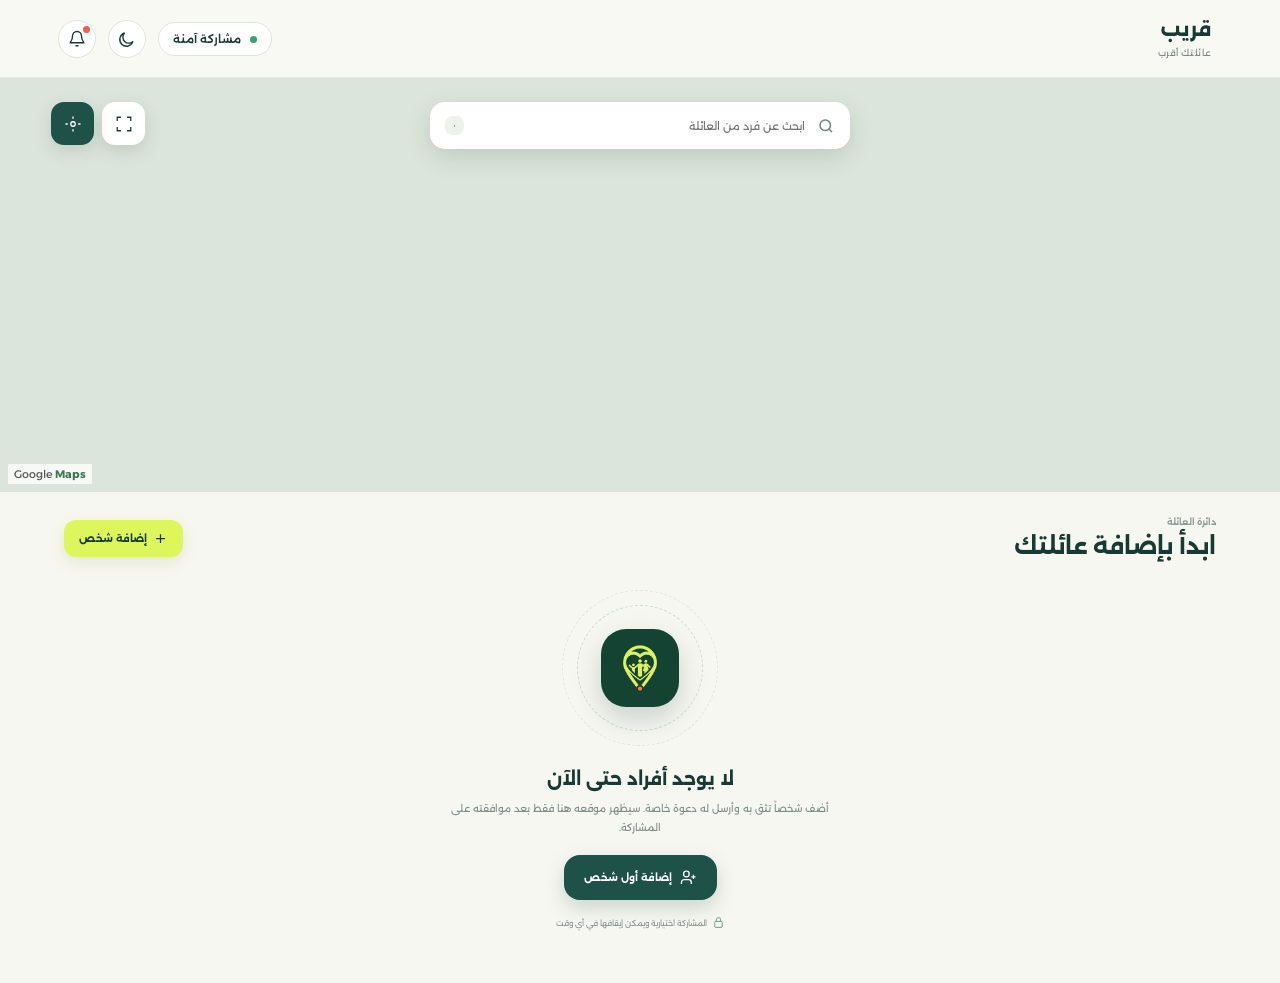
==== commit 64735246: "Add One UI widget and consent-first empty family state Co-authored-by: arena-agent <297053741+arena-" ====
--- a/index.html
+++ b/index.html
@@ -38,7 +38,7 @@
         <div class="map-search">
           <svg viewBox="0 0 24 24"><circle cx="11" cy="11" r="7"/><path d="m20 20-4-4"/></svg>
           <input id="searchInput" type="search" placeholder="ابحث عن فرد من العائلة" aria-label="ابحث عن فرد" autocomplete="off" />
-          <kbd>٣</kbd>
+          <kbd id="memberCount">٠</kbd>
         </div>
 
         <div class="map-tools">
@@ -46,61 +46,35 @@
           <button class="map-tool location" id="myLocationBtn" aria-label="موقعي"><svg viewBox="0 0 24 24"><circle cx="12" cy="12" r="3"/><path d="M12 2v3M12 19v3M2 12h3M19 12h3"/></svg></button>
         </div>
 
-        <div class="zone-label"><span></span> المنزل · منطقة آمنة</div>
-
-        <button class="person-pin pin-1 active" data-member="sara" style="--x: 55%; --y: 36%" aria-label="سارة">
-          <span class="pulse"></span><span class="avatar avatar-sara">س</span><b>سارة</b>
-        </button>
-        <button class="person-pin pin-2" data-member="omar" style="--x: 28%; --y: 49%" aria-label="عمر">
-          <span class="pulse"></span><span class="avatar avatar-omar">ع</span><b>عمر</b>
-        </button>
-        <button class="person-pin pin-3" data-member="mama" style="--x: 72%; --y: 55%" aria-label="ماما">
-          <span class="pulse"></span><span class="avatar avatar-mama">م</span><b>ماما</b>
-        </button>
+        <div class="accuracy-badge" id="accuracyBadge" hidden><span></span><strong>موقعك</strong><small id="accuracyText">جارٍ تحديد الدقة…</small></div>
 
         <div class="map-brand">Google <strong>Maps</strong></div>
       </section>
 
       <section class="content-panel">
         <div class="panel-head">
-          <div><p class="eyebrow">العائلة الآن</p><h1>الجميع بخير <span>♡</span></h1></div>
-          <button class="add-btn" id="addMemberBtn"><svg viewBox="0 0 24 24"><path d="M12 5v14M5 12h14"/></svg> إضافة فرد</button>
+          <div><p class="eyebrow">دائرة العائلة</p><h1 id="familyTitle">ابدأ بإضافة عائلتك</h1></div>
+          <button class="add-btn" id="addMemberBtn"><svg viewBox="0 0 24 24"><path d="M12 5v14M5 12h14"/></svg> إضافة شخص</button>
         </div>
 
-        <div class="member-strip" id="memberStrip">
-          <button class="member-card selected" data-member="sara">
-            <span class="avatar-wrap online"><span class="avatar avatar-sara">س</span></span>
-            <span class="member-copy"><strong>سارة</strong><small><i></i> في المنزل</small></span>
-            <span class="battery"><svg viewBox="0 0 24 24"><path d="M4 8h14v9H4zM20 11v3"/></svg> ٨٢٪</span>
-          </button>
-          <button class="member-card" data-member="omar">
-            <span class="avatar-wrap moving"><span class="avatar avatar-omar">ع</span></span>
-            <span class="member-copy"><strong>عمر</strong><small><i></i> في الطريق</small></span>
-            <span class="battery"><svg viewBox="0 0 24 24"><path d="M4 8h14v9H4zM20 11v3"/></svg> ٦٤٪</span>
-          </button>
-          <button class="member-card" data-member="mama">
-            <span class="avatar-wrap online"><span class="avatar avatar-mama">م</span></span>
-            <span class="member-copy"><strong>ماما</strong><small><i></i> نادي الجزيرة</small></span>
-            <span class="battery low"><svg viewBox="0 0 24 24"><path d="M4 8h14v9H4zM20 11v3"/></svg> ٢١٪</span>
-          </button>
+        <div class="empty-state" id="emptyState">
+          <div class="empty-visual">
+            <span class="empty-ring ring-one"></span><span class="empty-ring ring-two"></span>
+            <img src="qareeb-logo.png" alt="" />
+          </div>
+          <h2>لا يوجد أفراد حتى الآن</h2>
+          <p>أضف شخصاً تثق به وأرسل له دعوة خاصة. سيظهر موقعه هنا فقط بعد موافقته على المشاركة.</p>
+          <button class="primary-empty" id="emptyAddBtn"><svg viewBox="0 0 24 24"><path d="M16 21v-2a4 4 0 0 0-4-4H6a4 4 0 0 0-4 4v2M9 11a4 4 0 1 0 0-8 4 4 0 0 0 0 8M19 8v6M16 11h6"/></svg> إضافة أول شخص</button>
+          <div class="privacy-note"><svg viewBox="0 0 24 24"><rect x="5" y="10" width="14" height="11" rx="2"/><path d="M8 10V7a4 4 0 0 1 8 0v3"/></svg> المشاركة اختيارية ويمكن إيقافها في أي وقت</div>
         </div>
 
-        <div class="detail-grid">
-          <article class="activity-card">
-            <div class="card-title"><div><p class="eyebrow">آخر تحديثات سارة</p><h2>نشاط اليوم</h2></div><button id="historyBtn">عرض الكل</button></div>
-            <div class="timeline">
-              <div class="timeline-item current"><span class="time">الآن</span><span class="timeline-dot"><i></i></span><div><strong>في المنزل</strong><small>داخل المنطقة الآمنة</small></div></div>
-              <div class="timeline-item"><span class="time">٣:٤٢ م</span><span class="timeline-dot car"><svg viewBox="0 0 24 24"><path d="m5 11 2-5h10l2 5M4 11h16v6H4zM7 17v2M17 17v2"/></svg></span><div><strong>غادرت الجامعة</strong><small>رحلة مدتها ٢٨ دقيقة</small></div></div>
-              <div class="timeline-item"><span class="time">٨:١٥ ص</span><span class="timeline-dot"><i></i></span><div><strong>وصلت إلى الجامعة</strong><small>جامعة القاهرة</small></div></div>
-            </div>
+        <div class="family-content" id="familyContent" hidden>
+          <div class="member-strip" id="memberStrip"></div>
+          <article class="pending-card">
+            <div class="pending-icon"><svg viewBox="0 0 24 24"><circle cx="12" cy="12" r="9"/><path d="M12 7v5l3 2"/></svg></div>
+            <div><p class="eyebrow">بانتظار الموافقة</p><h2 id="pendingName">—</h2><span>تم إرسال الدعوة. سيظهر الموقع بعد قبول الشخص وموافقته على مشاركة موقعه.</span></div>
+            <button id="shareAgainBtn">مشاركة الدعوة</button>
           </article>
-
-          <aside class="place-card">
-            <div class="place-icon"><svg viewBox="0 0 24 24"><path d="M3 11 12 4l9 7M5 10v10h14V10M9 20v-6h6v6"/></svg></div>
-            <div><p class="eyebrow">المكان الحالي</p><h2>المنزل</h2><span>شارع النيل، الدقي</span></div>
-            <dl><div><dt>آخر تحديث</dt><dd>منذ دقيقة</dd></div><div><dt>دقة الموقع</dt><dd class="good">ممتازة · ١٢ م</dd></div></dl>
-            <button class="route-btn" id="routeBtn"><svg viewBox="0 0 24 24"><path d="m14 5 5 5-5 5M19 10H8a4 4 0 0 0-4 4v5"/></svg> الاتجاهات عبر Google Maps</button>
-          </aside>
         </div>
       </section>
     </main>
@@ -120,6 +94,7 @@
       <h2 id="modalTitle">أضف فرداً من العائلة</h2>
       <p>أرسل دعوة خاصة. لن يظهر الموقع إلا بعد موافقة الشخص، ويمكنه إيقاف المشاركة في أي وقت.</p>
       <label>الاسم<input id="inviteName" placeholder="مثال: أحمد" maxlength="24" /></label>
+      <label>رقم الهاتف<input id="invitePhone" type="tel" inputmode="tel" placeholder="01xxxxxxxxx" maxlength="18" dir="ltr" /></label>
       <button class="primary-btn" id="createInviteBtn">إنشاء رابط دعوة آمن</button>
       <div class="invite-result" id="inviteResult" hidden><small>رابط الدعوة</small><div><code id="inviteCode"></code><button id="copyInviteBtn">نسخ</button></div></div>
     </section>
--- a/styles.css
+++ b/styles.css
@@ -4,7 +4,8 @@
 .map-section{height:43vh;min-height:360px;position:relative;overflow:hidden;background:#dce4dc}.google-map{border:0;width:100%;height:100%;filter:saturate(.66) contrast(.92) brightness(1.04)}.map-tint{position:absolute;inset:0;pointer-events:none;background:rgba(221,232,211,.12)}.map-search{position:absolute;top:24px;right:50%;transform:translateX(50%);width:min(420px,65%);height:47px;border-radius:15px;background:white;box-shadow:0 8px 24px rgba(24,54,48,.15);display:flex;align-items:center;padding:0 15px;gap:10px}.map-search svg{width:18px;fill:none;stroke:#71827d;stroke-width:2}.map-search input{border:0;outline:0;min-width:0;flex:1;color:var(--ink);font-size:11px}.map-search kbd{border:0;background:#eff1ec;color:#70817c;padding:4px 8px;border-radius:8px;font-family:inherit;font-size:9px}.map-tools{position:absolute;left:4%;top:24px;display:flex;gap:8px}.map-tool{width:43px;height:43px;border:0;border-radius:13px;background:#fff;box-shadow:0 6px 18px rgba(28,52,48,.15);display:grid;place-items:center}.map-tool svg{width:18px;fill:none;stroke:var(--ink);stroke-width:1.7}.map-tool.location{background:var(--green)}.map-tool.location svg{stroke:white}.zone-label{position:absolute;right:59%;top:63%;transform:translateX(50%);padding:7px 11px;background:rgba(255,255,255,.93);border:1px solid rgba(22,63,54,.12);box-shadow:0 5px 14px rgba(23,56,49,.1);border-radius:12px;font-size:9px;font-weight:600}.zone-label span{display:inline-block;width:7px;height:7px;background:#52af7b;border-radius:50%;margin-left:4px}.person-pin{position:absolute;left:var(--x);top:var(--y);transform:translate(-50%,-50%);background:none;border:0;padding:0;z-index:3}.person-pin .avatar{display:grid;border:3px solid white;box-shadow:0 4px 13px rgba(23,56,49,.22)}.person-pin b{display:block;background:var(--green);color:white;border-radius:8px;font-size:8px;padding:3px 6px;margin-top:-2px;position:relative}.person-pin .pulse{position:absolute;width:58px;height:58px;border-radius:50%;background:rgba(49,139,103,.15);left:50%;top:43%;transform:translate(-50%,-50%);animation:pulse 2.2s infinite}.person-pin:not(.active) .pulse{display:none}@keyframes pulse{50%{transform:translate(-50%,-50%) scale(1.3);opacity:.2}}.map-brand{position:absolute;bottom:8px;left:8px;font-size:11px;color:#555;background:rgba(255,255,255,.75);padding:3px 6px}.map-brand strong{color:#3c7a4e}
 .content-panel{padding:30px 5% 34px;max-width:1280px;margin:auto}.panel-head{display:flex;justify-content:space-between;align-items:center;margin-bottom:20px}.eyebrow{font-size:9px;color:#8a9793;margin:0 0 5px;font-weight:600}.panel-head h1{margin:0;font-size:23px}.panel-head h1 span{color:#79a492;font-size:20px}.add-btn{border:0;border-radius:12px;padding:11px 15px;background:var(--lime);font-size:10px;font-weight:700;box-shadow:0 6px 16px rgba(136,157,38,.15);display:flex;align-items:center;gap:6px}.add-btn svg{width:15px;fill:none;stroke:currentColor;stroke-width:2}.member-strip{display:grid;grid-template-columns:repeat(3,1fr);gap:12px}.member-card{border:1px solid var(--line);background:#fff;border-radius:17px;min-height:76px;padding:12px 14px;display:flex;align-items:center;text-align:right;transition:.2s}.member-card:hover,.member-card.selected{border-color:#9ab8ad;box-shadow:0 7px 20px rgba(32,73,64,.08);transform:translateY(-2px)}.avatar,.avatar-wrap{width:42px;height:42px;border-radius:50%;display:grid;place-items:center;font-weight:700}.avatar-wrap{position:relative;margin-left:11px}.avatar-wrap .avatar{width:100%;height:100%}.avatar-wrap:after{content:'';position:absolute;width:9px;height:9px;border-radius:50%;background:#45aa73;border:2px solid white;right:0;bottom:0}.avatar-wrap.moving:after{background:var(--orange)}.avatar-sara{background:#db815d;color:#fff}.avatar-omar{background:#9ab8c9;color:#fff}.avatar-mama{background:#b9a191;color:#fff}.member-copy{flex:1}.member-copy strong{font-size:12px;display:block;margin-bottom:5px}.member-copy small{font-size:8px;color:#87938f}.member-copy i{display:inline-block;width:5px;height:5px;background:#49a874;border-radius:50%;margin-left:3px}.battery{font-size:8px;color:#86938f;display:flex;gap:3px;align-items:center}.battery svg{width:15px;fill:none;stroke:currentColor;stroke-width:1.7}.battery.low{color:#d88646}.detail-grid{display:grid;grid-template-columns:1.55fr .8fr;gap:16px;margin-top:16px}.activity-card,.place-card{background:#fff;border:1px solid var(--line);border-radius:19px;padding:20px}.card-title{display:flex;justify-content:space-between;align-items:flex-start}.card-title h2,.place-card h2{font-size:15px;margin:0}.card-title button{border:0;background:none;color:#4f786f;font-size:9px}.timeline{margin-top:17px}.timeline-item{display:grid;grid-template-columns:52px 30px 1fr;min-height:54px;position:relative}.timeline-item:not(:last-child):after{content:'';position:absolute;right:66px;top:28px;height:32px;border-right:1px dashed #d5ddd8}.time{font-size:8px;color:#929c99;padding-top:7px}.timeline-dot{width:22px;height:22px;border:1px solid #dfe6e2;border-radius:50%;display:grid;place-items:center;background:#fff;z-index:1}.timeline-dot i{width:7px;height:7px;border-radius:50%;background:#7e9b92}.timeline-item.current .timeline-dot{background:#dff79a;border-color:#dff79a}.timeline-item.current .timeline-dot i{background:#286154}.timeline-dot svg{width:12px;fill:none;stroke:#70857f;stroke-width:1.6}.timeline-item strong{font-size:10px;display:block}.timeline-item small{font-size:8px;color:#929d99}.place-card{position:relative;padding-right:75px}.place-icon{position:absolute;right:20px;top:20px;width:41px;height:41px;border-radius:13px;background:#eff6e5;display:grid;place-items:center}.place-icon svg{width:20px;fill:none;stroke:#447266;stroke-width:1.6}.place-card>div:nth-child(2)>span{font-size:8px;color:#8d9995}.place-card dl{margin:18px 0 14px}.place-card dl div{display:flex;justify-content:space-between;border-top:1px solid #edf0eb;padding:10px 0;font-size:8px}.place-card dt{color:#899591}.place-card dd{margin:0;font-weight:600}.place-card dd.good{color:#3f9667}.route-btn{width:100%;height:35px;border:0;border-radius:10px;background:var(--green);color:white;font-size:8px;font-weight:600;display:flex;align-items:center;justify-content:center;gap:5px}.route-btn svg{width:14px;fill:none;stroke:white;stroke-width:1.8}
 .bottom-nav{display:none}.modal-backdrop{position:fixed;inset:0;z-index:50;background:rgba(14,37,33,.48);backdrop-filter:blur(5px);display:grid;place-items:center;padding:20px}.modal-backdrop[hidden]{display:none}.modal{width:min(420px,100%);background:white;border-radius:24px;padding:28px;position:relative;box-shadow:var(--shadow)}.modal-close{position:absolute;left:18px;top:14px;border:0;background:#f1f3ef;border-radius:50%;width:30px;height:30px;font-size:20px}.modal-icon{width:48px;height:48px;border-radius:15px;background:#edfac0;display:grid;place-items:center}.modal-icon svg{width:24px;fill:none;stroke:var(--green);stroke-width:1.6}.modal h2{font-size:18px;margin:16px 0 8px}.modal>p{font-size:10px;line-height:1.8;color:#75847f}.modal label{display:block;font-size:9px;font-weight:600;margin-top:18px}.modal input{display:block;width:100%;height:44px;margin-top:7px;border:1px solid #dfe5df;border-radius:12px;padding:0 12px;outline:0}.modal input:focus{border-color:#72978d}.primary-btn{width:100%;height:44px;margin-top:13px;border:0;border-radius:12px;background:var(--green);color:white;font-size:10px;font-weight:700}.invite-result{margin-top:14px;padding:12px;background:#f5f7f2;border-radius:12px}.invite-result small{font-size:8px;color:#84918d}.invite-result div{display:flex;align-items:center;gap:7px;margin-top:6px;direction:ltr}.invite-result code{flex:1;white-space:nowrap;overflow:hidden;text-overflow:ellipsis;font-size:9px}.invite-result button{border:0;background:var(--lime);border-radius:7px;padding:5px 10px;font-size:8px}.toast{position:fixed;bottom:28px;left:50%;z-index:70;transform:translate(-50%,20px);background:#183d36;color:#fff;padding:11px 18px;border-radius:14px;font-size:10px;opacity:0;pointer-events:none;transition:.25s;box-shadow:var(--shadow)}.toast.show{opacity:1;transform:translate(-50%,0)}
+.accuracy-badge{position:absolute;right:50%;top:45%;transform:translate(50%,-50%);z-index:4;min-width:126px;padding:9px 12px;background:rgba(255,255,255,.96);border:1px solid rgba(25,65,56,.15);border-radius:18px;box-shadow:0 8px 24px rgba(25,54,48,.18);display:grid;grid-template-columns:9px 1fr;gap:2px 7px;align-items:center}.accuracy-badge[hidden]{display:none}.accuracy-badge>span{width:9px;height:9px;border-radius:50%;background:#ef9c43;box-shadow:0 0 0 5px rgba(239,156,67,.18);grid-row:1/3}.accuracy-badge.excellent>span{background:#36a66e;box-shadow:0 0 0 5px rgba(54,166,110,.18)}.accuracy-badge strong{font-size:9px}.accuracy-badge small{font-size:7px;color:#7f8e89}.empty-state{max-width:540px;margin:10px auto 0;text-align:center;padding:10px 20px 20px}.empty-visual{width:156px;height:156px;margin:0 auto 22px;position:relative;display:grid;place-items:center}.empty-visual img{width:78px;height:78px;border-radius:25px;position:relative;z-index:2;box-shadow:0 12px 28px rgba(25,62,54,.2)}.empty-ring{position:absolute;border:1px dashed #cdd9d3;border-radius:50%}.ring-one{inset:15px}.ring-two{inset:0;opacity:.55}.empty-state h2{font-size:18px;margin:0 0 9px}.empty-state>p{font-size:10px;color:#81908b;line-height:1.9;margin:0 auto 18px;max-width:390px}.primary-empty{height:45px;padding:0 20px;border:0;border-radius:16px;background:var(--green);color:#fff;font-size:10px;font-weight:700;display:inline-flex;align-items:center;gap:8px;box-shadow:0 8px 20px rgba(31,81,71,.2)}.primary-empty svg{width:17px;fill:none;stroke:currentColor;stroke-width:1.8}.privacy-note{margin:16px auto 0;font-size:8px;color:#8c9995;display:flex;justify-content:center;align-items:center;gap:5px}.privacy-note svg{width:13px;fill:none;stroke:#63a083;stroke-width:1.8}.family-content[hidden]{display:none}.pending-card{margin-top:16px;min-height:105px;background:#fff;border:1px solid var(--line);border-radius:24px;padding:20px;display:flex;align-items:center;gap:14px}.pending-icon{width:48px;height:48px;border-radius:17px;background:#f4f7df;display:grid;place-items:center;flex:0 0 auto}.pending-icon svg{width:23px;fill:none;stroke:#65752e;stroke-width:1.6}.pending-card>div:nth-child(2){flex:1}.pending-card h2{font-size:14px;margin:0 0 5px}.pending-card span{font-size:8px;color:#82908b}.pending-card>button{border:0;border-radius:14px;background:#eaf5b5;padding:10px 13px;font-size:8px;font-weight:700}.pending-member{max-width:320px}.avatar-new{background:var(--green);color:var(--lime)}.avatar-wrap.waiting:after{background:#ed9d42}.remove-person{width:27px;height:27px;border:0;border-radius:50%;background:#f2f3ef;color:#86928e;font-size:16px}
 html[data-theme="dark"]{color-scheme:dark;--ink:#e7f1ed;--muted:#8fa19b;--green:#234f46;--lime:#d8ee5b;--cream:#101a18;--line:#2b3b37;--white:#182522;--shadow:0 14px 40px rgba(0,0,0,.35)}
-html[data-theme="dark"] body{background:#101a18}html[data-theme="dark"] .topbar{background:rgba(16,26,24,.96);border-color:#293a36}html[data-theme="dark"] .brand small,html[data-theme="dark"] .eyebrow{color:#91a39d}html[data-theme="dark"] .status-pill,html[data-theme="dark"] .icon-btn,html[data-theme="dark"] .map-search,html[data-theme="dark"] .map-tool,html[data-theme="dark"] .member-card,html[data-theme="dark"] .activity-card,html[data-theme="dark"] .place-card,html[data-theme="dark"] .modal{background:#182522;border-color:#2b3b37}html[data-theme="dark"] .map-search input{background:transparent;color:#e7f1ed}html[data-theme="dark"] .map-search kbd,html[data-theme="dark"] .modal-close{background:#263632;color:#abbab5}html[data-theme="dark"] .google-map{filter:saturate(.45) contrast(.9) brightness(.58)}html[data-theme="dark"] .map-tint{background:rgba(9,26,22,.2)}html[data-theme="dark"] .zone-label{background:rgba(25,39,35,.94);color:#dce9e4;border-color:#3a4b47}html[data-theme="dark"] .map-brand{background:rgba(24,37,34,.8);color:#bbb}html[data-theme="dark"] .member-card:hover,html[data-theme="dark"] .member-card.selected{border-color:#66887f;box-shadow:0 7px 20px rgba(0,0,0,.2)}html[data-theme="dark"] .timeline-dot{background:#182522;border-color:#3a4a46}html[data-theme="dark"] .timeline-item:not(:last-child):after{border-color:#3b4b47}html[data-theme="dark"] .place-icon{background:#263d36}html[data-theme="dark"] .place-card dl div{border-color:#2b3b37}html[data-theme="dark"] .bottom-nav{background:rgba(18,29,27,.97);border-color:#2b3b37}html[data-theme="dark"] .modal>p,html[data-theme="dark"] .member-copy small,html[data-theme="dark"] .timeline-item small{color:#91a09b}html[data-theme="dark"] .modal input{background:#111c1a;border-color:#354743;color:#e7f1ed}html[data-theme="dark"] .invite-result{background:#111c1a}html[data-theme="dark"] .moon-icon{display:none}html[data-theme="dark"] .sun-icon{display:block}
-@media(max-width:720px){body{background:#fff}html[data-theme="dark"] body{background:#101a18}.app-shell{padding-bottom:76px}.topbar{height:66px;padding:0 18px}.status-pill{display:none}.map-section{height:47vh;min-height:355px}.map-search{right:18px;transform:none;width:calc(100% - 86px);top:15px}.map-tools{left:14px;top:15px;display:block}.map-tools .map-tool:first-child{display:none}.person-pin.pin-1{--x:56%!important;--y:38%!important}.person-pin.pin-2{--x:22%!important;--y:55%!important}.person-pin.pin-3{--x:76%!important;--y:63%!important}.zone-label{top:72%;right:52%}.content-panel{padding:23px 16px 18px}.panel-head{margin-bottom:15px}.panel-head h1{font-size:19px}.add-btn{padding:10px}.member-strip{display:flex;overflow-x:auto;margin-left:-16px;margin-right:-16px;padding:2px 16px 13px;scrollbar-width:none}.member-card{min-width:220px;min-height:72px}.detail-grid{grid-template-columns:1fr}.activity-card{order:2}.place-card{order:1}.bottom-nav{display:flex;position:fixed;z-index:30;bottom:0;left:0;right:0;height:72px;background:rgba(255,255,255,.96);border-top:1px solid #e5e9e4;padding-bottom:env(safe-area-inset-bottom);justify-content:space-around;box-shadow:0 -5px 20px rgba(26,57,51,.06)}.bottom-nav button{width:24%;border:0;background:none;display:flex;flex-direction:column;align-items:center;justify-content:center;gap:4px;font-size:8px;color:#94a09d;position:relative}.bottom-nav svg{width:20px;height:20px;fill:none;stroke:currentColor;stroke-width:1.7}.bottom-nav button.active{color:var(--green);font-weight:700}.bottom-nav button.active:before{content:'';position:absolute;top:0;width:26px;height:3px;background:var(--lime);border-radius:0 0 4px 4px}.bottom-nav button>i{position:absolute;top:14px;right:34%;width:6px;height:6px;background:#ef6557;border:1px solid white;border-radius:50%}.toast{bottom:90px}.map-brand{bottom:4px}.modal{padding:24px}}
+html[data-theme="dark"] body{background:#101a18}html[data-theme="dark"] .topbar{background:rgba(16,26,24,.96);border-color:#293a36}html[data-theme="dark"] .brand small,html[data-theme="dark"] .eyebrow{color:#91a39d}html[data-theme="dark"] .status-pill,html[data-theme="dark"] .icon-btn,html[data-theme="dark"] .map-search,html[data-theme="dark"] .map-tool,html[data-theme="dark"] .member-card,html[data-theme="dark"] .activity-card,html[data-theme="dark"] .place-card,html[data-theme="dark"] .modal{background:#182522;border-color:#2b3b37}html[data-theme="dark"] .map-search input{background:transparent;color:#e7f1ed}html[data-theme="dark"] .map-search kbd,html[data-theme="dark"] .modal-close{background:#263632;color:#abbab5}html[data-theme="dark"] .google-map{filter:saturate(.45) contrast(.9) brightness(.58)}html[data-theme="dark"] .map-tint{background:rgba(9,26,22,.2)}html[data-theme="dark"] .zone-label{background:rgba(25,39,35,.94);color:#dce9e4;border-color:#3a4b47}html[data-theme="dark"] .map-brand{background:rgba(24,37,34,.8);color:#bbb}html[data-theme="dark"] .member-card:hover,html[data-theme="dark"] .member-card.selected{border-color:#66887f;box-shadow:0 7px 20px rgba(0,0,0,.2)}html[data-theme="dark"] .timeline-dot{background:#182522;border-color:#3a4a46}html[data-theme="dark"] .timeline-item:not(:last-child):after{border-color:#3b4b47}html[data-theme="dark"] .place-icon{background:#263d36}html[data-theme="dark"] .place-card dl div{border-color:#2b3b37}html[data-theme="dark"] .bottom-nav{background:rgba(18,29,27,.97);border-color:#2b3b37}html[data-theme="dark"] .modal>p,html[data-theme="dark"] .member-copy small,html[data-theme="dark"] .timeline-item small{color:#91a09b}html[data-theme="dark"] .modal input{background:#111c1a;border-color:#354743;color:#e7f1ed}html[data-theme="dark"] .invite-result{background:#111c1a}html[data-theme="dark"] .empty-ring{border-color:#3d514b}html[data-theme="dark"] .accuracy-badge,html[data-theme="dark"] .pending-card{background:#182522;border-color:#2b3b37}html[data-theme="dark"] .pending-icon{background:#304034}html[data-theme="dark"] .pending-card>button{background:#34472e;color:#ddec9a}html[data-theme="dark"] .remove-person{background:#2a3935;color:#a9b6b1}html[data-theme="dark"] .moon-icon{display:none}html[data-theme="dark"] .sun-icon{display:block}
+@media(max-width:720px){body{background:#fff}html[data-theme="dark"] body{background:#101a18}.app-shell{padding-bottom:76px}.topbar{height:66px;padding:0 18px}.status-pill{display:none}.map-section{height:47vh;min-height:355px}.map-search{right:18px;transform:none;width:calc(100% - 86px);top:15px}.map-tools{left:14px;top:15px;display:block}.map-tools .map-tool:first-child{display:none}.person-pin.pin-1{--x:56%!important;--y:38%!important}.person-pin.pin-2{--x:22%!important;--y:55%!important}.person-pin.pin-3{--x:76%!important;--y:63%!important}.zone-label{top:72%;right:52%}.content-panel{padding:23px 16px 18px}.panel-head{margin-bottom:15px}.panel-head h1{font-size:19px}.add-btn{padding:10px}.member-strip{display:flex;overflow-x:auto;margin-left:-16px;margin-right:-16px;padding:2px 16px 13px;scrollbar-width:none}.member-card{min-width:220px;min-height:72px}.detail-grid{grid-template-columns:1fr}.empty-state{padding-top:4px}.empty-visual{width:138px;height:138px;margin-bottom:16px}.pending-card{border-radius:22px;align-items:flex-start;flex-wrap:wrap}.pending-card>button{margin-right:62px}.activity-card{order:2}.place-card{order:1}.bottom-nav{display:flex;position:fixed;z-index:30;bottom:0;left:0;right:0;height:72px;background:rgba(255,255,255,.96);border-top:1px solid #e5e9e4;padding-bottom:env(safe-area-inset-bottom);justify-content:space-around;box-shadow:0 -5px 20px rgba(26,57,51,.06)}.bottom-nav button{width:24%;border:0;background:none;display:flex;flex-direction:column;align-items:center;justify-content:center;gap:4px;font-size:8px;color:#94a09d;position:relative}.bottom-nav svg{width:20px;height:20px;fill:none;stroke:currentColor;stroke-width:1.7}.bottom-nav button.active{color:var(--green);font-weight:700}.bottom-nav button.active:before{content:'';position:absolute;top:0;width:26px;height:3px;background:var(--lime);border-radius:0 0 4px 4px}.bottom-nav button>i{position:absolute;top:14px;right:34%;width:6px;height:6px;background:#ef6557;border:1px solid white;border-radius:50%}.toast{bottom:90px}.map-brand{bottom:4px}.modal{padding:24px}}
 @media(min-width:1200px){.map-section{height:46vh}.content-panel{padding-top:24px}}
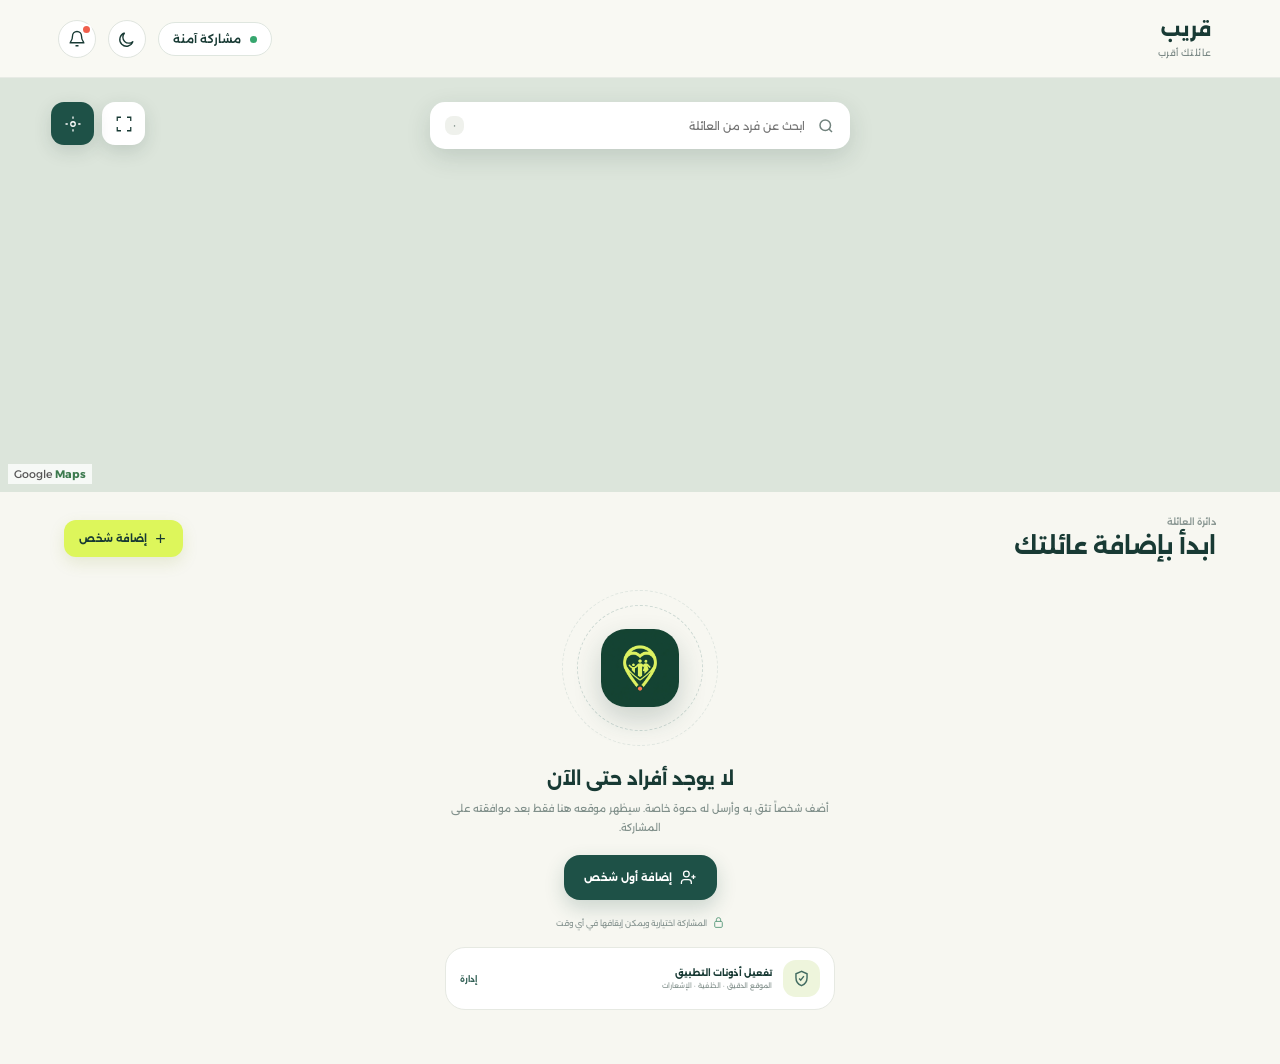
==== commit f373f313: "Add Android permission management for location tracking Co-authored-by: arena-agent <297053741+arena" ====
--- a/index.html
+++ b/index.html
@@ -66,6 +66,11 @@
           <p>أضف شخصاً تثق به وأرسل له دعوة خاصة. سيظهر موقعه هنا فقط بعد موافقته على المشاركة.</p>
           <button class="primary-empty" id="emptyAddBtn"><svg viewBox="0 0 24 24"><path d="M16 21v-2a4 4 0 0 0-4-4H6a4 4 0 0 0-4 4v2M9 11a4 4 0 1 0 0-8 4 4 0 0 0 0 8M19 8v6M16 11h6"/></svg> إضافة أول شخص</button>
           <div class="privacy-note"><svg viewBox="0 0 24 24"><rect x="5" y="10" width="14" height="11" rx="2"/><path d="M8 10V7a4 4 0 0 1 8 0v3"/></svg> المشاركة اختيارية ويمكن إيقافها في أي وقت</div>
+          <button class="permissions-card" id="permissionsBtn">
+            <span class="permission-shield"><svg viewBox="0 0 24 24"><path d="M12 3 5 6v5c0 4.7 2.8 8.3 7 10 4.2-1.7 7-5.3 7-10V6l-7-3Z"/><path d="m9 12 2 2 4-5"/></svg></span>
+            <span><strong>تفعيل أذونات التطبيق</strong><small>الموقع الدقيق · الخلفية · الإشعارات</small></span>
+            <b>إدارة</b>
+          </button>
         </div>
 
         <div class="family-content" id="familyContent" hidden>
--- a/styles.css
+++ b/styles.css
@@ -4,8 +4,8 @@
 .map-section{height:43vh;min-height:360px;position:relative;overflow:hidden;background:#dce4dc}.google-map{border:0;width:100%;height:100%;filter:saturate(.66) contrast(.92) brightness(1.04)}.map-tint{position:absolute;inset:0;pointer-events:none;background:rgba(221,232,211,.12)}.map-search{position:absolute;top:24px;right:50%;transform:translateX(50%);width:min(420px,65%);height:47px;border-radius:15px;background:white;box-shadow:0 8px 24px rgba(24,54,48,.15);display:flex;align-items:center;padding:0 15px;gap:10px}.map-search svg{width:18px;fill:none;stroke:#71827d;stroke-width:2}.map-search input{border:0;outline:0;min-width:0;flex:1;color:var(--ink);font-size:11px}.map-search kbd{border:0;background:#eff1ec;color:#70817c;padding:4px 8px;border-radius:8px;font-family:inherit;font-size:9px}.map-tools{position:absolute;left:4%;top:24px;display:flex;gap:8px}.map-tool{width:43px;height:43px;border:0;border-radius:13px;background:#fff;box-shadow:0 6px 18px rgba(28,52,48,.15);display:grid;place-items:center}.map-tool svg{width:18px;fill:none;stroke:var(--ink);stroke-width:1.7}.map-tool.location{background:var(--green)}.map-tool.location svg{stroke:white}.zone-label{position:absolute;right:59%;top:63%;transform:translateX(50%);padding:7px 11px;background:rgba(255,255,255,.93);border:1px solid rgba(22,63,54,.12);box-shadow:0 5px 14px rgba(23,56,49,.1);border-radius:12px;font-size:9px;font-weight:600}.zone-label span{display:inline-block;width:7px;height:7px;background:#52af7b;border-radius:50%;margin-left:4px}.person-pin{position:absolute;left:var(--x);top:var(--y);transform:translate(-50%,-50%);background:none;border:0;padding:0;z-index:3}.person-pin .avatar{display:grid;border:3px solid white;box-shadow:0 4px 13px rgba(23,56,49,.22)}.person-pin b{display:block;background:var(--green);color:white;border-radius:8px;font-size:8px;padding:3px 6px;margin-top:-2px;position:relative}.person-pin .pulse{position:absolute;width:58px;height:58px;border-radius:50%;background:rgba(49,139,103,.15);left:50%;top:43%;transform:translate(-50%,-50%);animation:pulse 2.2s infinite}.person-pin:not(.active) .pulse{display:none}@keyframes pulse{50%{transform:translate(-50%,-50%) scale(1.3);opacity:.2}}.map-brand{position:absolute;bottom:8px;left:8px;font-size:11px;color:#555;background:rgba(255,255,255,.75);padding:3px 6px}.map-brand strong{color:#3c7a4e}
 .content-panel{padding:30px 5% 34px;max-width:1280px;margin:auto}.panel-head{display:flex;justify-content:space-between;align-items:center;margin-bottom:20px}.eyebrow{font-size:9px;color:#8a9793;margin:0 0 5px;font-weight:600}.panel-head h1{margin:0;font-size:23px}.panel-head h1 span{color:#79a492;font-size:20px}.add-btn{border:0;border-radius:12px;padding:11px 15px;background:var(--lime);font-size:10px;font-weight:700;box-shadow:0 6px 16px rgba(136,157,38,.15);display:flex;align-items:center;gap:6px}.add-btn svg{width:15px;fill:none;stroke:currentColor;stroke-width:2}.member-strip{display:grid;grid-template-columns:repeat(3,1fr);gap:12px}.member-card{border:1px solid var(--line);background:#fff;border-radius:17px;min-height:76px;padding:12px 14px;display:flex;align-items:center;text-align:right;transition:.2s}.member-card:hover,.member-card.selected{border-color:#9ab8ad;box-shadow:0 7px 20px rgba(32,73,64,.08);transform:translateY(-2px)}.avatar,.avatar-wrap{width:42px;height:42px;border-radius:50%;display:grid;place-items:center;font-weight:700}.avatar-wrap{position:relative;margin-left:11px}.avatar-wrap .avatar{width:100%;height:100%}.avatar-wrap:after{content:'';position:absolute;width:9px;height:9px;border-radius:50%;background:#45aa73;border:2px solid white;right:0;bottom:0}.avatar-wrap.moving:after{background:var(--orange)}.avatar-sara{background:#db815d;color:#fff}.avatar-omar{background:#9ab8c9;color:#fff}.avatar-mama{background:#b9a191;color:#fff}.member-copy{flex:1}.member-copy strong{font-size:12px;display:block;margin-bottom:5px}.member-copy small{font-size:8px;color:#87938f}.member-copy i{display:inline-block;width:5px;height:5px;background:#49a874;border-radius:50%;margin-left:3px}.battery{font-size:8px;color:#86938f;display:flex;gap:3px;align-items:center}.battery svg{width:15px;fill:none;stroke:currentColor;stroke-width:1.7}.battery.low{color:#d88646}.detail-grid{display:grid;grid-template-columns:1.55fr .8fr;gap:16px;margin-top:16px}.activity-card,.place-card{background:#fff;border:1px solid var(--line);border-radius:19px;padding:20px}.card-title{display:flex;justify-content:space-between;align-items:flex-start}.card-title h2,.place-card h2{font-size:15px;margin:0}.card-title button{border:0;background:none;color:#4f786f;font-size:9px}.timeline{margin-top:17px}.timeline-item{display:grid;grid-template-columns:52px 30px 1fr;min-height:54px;position:relative}.timeline-item:not(:last-child):after{content:'';position:absolute;right:66px;top:28px;height:32px;border-right:1px dashed #d5ddd8}.time{font-size:8px;color:#929c99;padding-top:7px}.timeline-dot{width:22px;height:22px;border:1px solid #dfe6e2;border-radius:50%;display:grid;place-items:center;background:#fff;z-index:1}.timeline-dot i{width:7px;height:7px;border-radius:50%;background:#7e9b92}.timeline-item.current .timeline-dot{background:#dff79a;border-color:#dff79a}.timeline-item.current .timeline-dot i{background:#286154}.timeline-dot svg{width:12px;fill:none;stroke:#70857f;stroke-width:1.6}.timeline-item strong{font-size:10px;display:block}.timeline-item small{font-size:8px;color:#929d99}.place-card{position:relative;padding-right:75px}.place-icon{position:absolute;right:20px;top:20px;width:41px;height:41px;border-radius:13px;background:#eff6e5;display:grid;place-items:center}.place-icon svg{width:20px;fill:none;stroke:#447266;stroke-width:1.6}.place-card>div:nth-child(2)>span{font-size:8px;color:#8d9995}.place-card dl{margin:18px 0 14px}.place-card dl div{display:flex;justify-content:space-between;border-top:1px solid #edf0eb;padding:10px 0;font-size:8px}.place-card dt{color:#899591}.place-card dd{margin:0;font-weight:600}.place-card dd.good{color:#3f9667}.route-btn{width:100%;height:35px;border:0;border-radius:10px;background:var(--green);color:white;font-size:8px;font-weight:600;display:flex;align-items:center;justify-content:center;gap:5px}.route-btn svg{width:14px;fill:none;stroke:white;stroke-width:1.8}
 .bottom-nav{display:none}.modal-backdrop{position:fixed;inset:0;z-index:50;background:rgba(14,37,33,.48);backdrop-filter:blur(5px);display:grid;place-items:center;padding:20px}.modal-backdrop[hidden]{display:none}.modal{width:min(420px,100%);background:white;border-radius:24px;padding:28px;position:relative;box-shadow:var(--shadow)}.modal-close{position:absolute;left:18px;top:14px;border:0;background:#f1f3ef;border-radius:50%;width:30px;height:30px;font-size:20px}.modal-icon{width:48px;height:48px;border-radius:15px;background:#edfac0;display:grid;place-items:center}.modal-icon svg{width:24px;fill:none;stroke:var(--green);stroke-width:1.6}.modal h2{font-size:18px;margin:16px 0 8px}.modal>p{font-size:10px;line-height:1.8;color:#75847f}.modal label{display:block;font-size:9px;font-weight:600;margin-top:18px}.modal input{display:block;width:100%;height:44px;margin-top:7px;border:1px solid #dfe5df;border-radius:12px;padding:0 12px;outline:0}.modal input:focus{border-color:#72978d}.primary-btn{width:100%;height:44px;margin-top:13px;border:0;border-radius:12px;background:var(--green);color:white;font-size:10px;font-weight:700}.invite-result{margin-top:14px;padding:12px;background:#f5f7f2;border-radius:12px}.invite-result small{font-size:8px;color:#84918d}.invite-result div{display:flex;align-items:center;gap:7px;margin-top:6px;direction:ltr}.invite-result code{flex:1;white-space:nowrap;overflow:hidden;text-overflow:ellipsis;font-size:9px}.invite-result button{border:0;background:var(--lime);border-radius:7px;padding:5px 10px;font-size:8px}.toast{position:fixed;bottom:28px;left:50%;z-index:70;transform:translate(-50%,20px);background:#183d36;color:#fff;padding:11px 18px;border-radius:14px;font-size:10px;opacity:0;pointer-events:none;transition:.25s;box-shadow:var(--shadow)}.toast.show{opacity:1;transform:translate(-50%,0)}
-.accuracy-badge{position:absolute;right:50%;top:45%;transform:translate(50%,-50%);z-index:4;min-width:126px;padding:9px 12px;background:rgba(255,255,255,.96);border:1px solid rgba(25,65,56,.15);border-radius:18px;box-shadow:0 8px 24px rgba(25,54,48,.18);display:grid;grid-template-columns:9px 1fr;gap:2px 7px;align-items:center}.accuracy-badge[hidden]{display:none}.accuracy-badge>span{width:9px;height:9px;border-radius:50%;background:#ef9c43;box-shadow:0 0 0 5px rgba(239,156,67,.18);grid-row:1/3}.accuracy-badge.excellent>span{background:#36a66e;box-shadow:0 0 0 5px rgba(54,166,110,.18)}.accuracy-badge strong{font-size:9px}.accuracy-badge small{font-size:7px;color:#7f8e89}.empty-state{max-width:540px;margin:10px auto 0;text-align:center;padding:10px 20px 20px}.empty-visual{width:156px;height:156px;margin:0 auto 22px;position:relative;display:grid;place-items:center}.empty-visual img{width:78px;height:78px;border-radius:25px;position:relative;z-index:2;box-shadow:0 12px 28px rgba(25,62,54,.2)}.empty-ring{position:absolute;border:1px dashed #cdd9d3;border-radius:50%}.ring-one{inset:15px}.ring-two{inset:0;opacity:.55}.empty-state h2{font-size:18px;margin:0 0 9px}.empty-state>p{font-size:10px;color:#81908b;line-height:1.9;margin:0 auto 18px;max-width:390px}.primary-empty{height:45px;padding:0 20px;border:0;border-radius:16px;background:var(--green);color:#fff;font-size:10px;font-weight:700;display:inline-flex;align-items:center;gap:8px;box-shadow:0 8px 20px rgba(31,81,71,.2)}.primary-empty svg{width:17px;fill:none;stroke:currentColor;stroke-width:1.8}.privacy-note{margin:16px auto 0;font-size:8px;color:#8c9995;display:flex;justify-content:center;align-items:center;gap:5px}.privacy-note svg{width:13px;fill:none;stroke:#63a083;stroke-width:1.8}.family-content[hidden]{display:none}.pending-card{margin-top:16px;min-height:105px;background:#fff;border:1px solid var(--line);border-radius:24px;padding:20px;display:flex;align-items:center;gap:14px}.pending-icon{width:48px;height:48px;border-radius:17px;background:#f4f7df;display:grid;place-items:center;flex:0 0 auto}.pending-icon svg{width:23px;fill:none;stroke:#65752e;stroke-width:1.6}.pending-card>div:nth-child(2){flex:1}.pending-card h2{font-size:14px;margin:0 0 5px}.pending-card span{font-size:8px;color:#82908b}.pending-card>button{border:0;border-radius:14px;background:#eaf5b5;padding:10px 13px;font-size:8px;font-weight:700}.pending-member{max-width:320px}.avatar-new{background:var(--green);color:var(--lime)}.avatar-wrap.waiting:after{background:#ed9d42}.remove-person{width:27px;height:27px;border:0;border-radius:50%;background:#f2f3ef;color:#86928e;font-size:16px}
+.accuracy-badge{position:absolute;right:50%;top:45%;transform:translate(50%,-50%);z-index:4;min-width:126px;padding:9px 12px;background:rgba(255,255,255,.96);border:1px solid rgba(25,65,56,.15);border-radius:18px;box-shadow:0 8px 24px rgba(25,54,48,.18);display:grid;grid-template-columns:9px 1fr;gap:2px 7px;align-items:center}.accuracy-badge[hidden]{display:none}.accuracy-badge>span{width:9px;height:9px;border-radius:50%;background:#ef9c43;box-shadow:0 0 0 5px rgba(239,156,67,.18);grid-row:1/3}.accuracy-badge.excellent>span{background:#36a66e;box-shadow:0 0 0 5px rgba(54,166,110,.18)}.accuracy-badge strong{font-size:9px}.accuracy-badge small{font-size:7px;color:#7f8e89}.empty-state{max-width:540px;margin:10px auto 0;text-align:center;padding:10px 20px 20px}.empty-visual{width:156px;height:156px;margin:0 auto 22px;position:relative;display:grid;place-items:center}.empty-visual img{width:78px;height:78px;border-radius:25px;position:relative;z-index:2;box-shadow:0 12px 28px rgba(25,62,54,.2)}.empty-ring{position:absolute;border:1px dashed #cdd9d3;border-radius:50%}.ring-one{inset:15px}.ring-two{inset:0;opacity:.55}.empty-state h2{font-size:18px;margin:0 0 9px}.empty-state>p{font-size:10px;color:#81908b;line-height:1.9;margin:0 auto 18px;max-width:390px}.primary-empty{height:45px;padding:0 20px;border:0;border-radius:16px;background:var(--green);color:#fff;font-size:10px;font-weight:700;display:inline-flex;align-items:center;gap:8px;box-shadow:0 8px 20px rgba(31,81,71,.2)}.primary-empty svg{width:17px;fill:none;stroke:currentColor;stroke-width:1.8}.privacy-note{margin:16px auto 0;font-size:8px;color:#8c9995;display:flex;justify-content:center;align-items:center;gap:5px}.privacy-note svg{width:13px;fill:none;stroke:#63a083;stroke-width:1.8}.permissions-card{width:min(390px,100%);margin:18px auto 0;padding:12px 14px;border:1px solid var(--line);border-radius:20px;background:#fff;display:flex;align-items:center;gap:11px;text-align:right}.permission-shield{width:37px;height:37px;border-radius:13px;background:#eef5dc;display:grid;place-items:center}.permission-shield svg{width:19px;fill:none;stroke:#416b60;stroke-width:1.8}.permissions-card>span:nth-child(2){flex:1}.permissions-card strong{display:block;font-size:9px}.permissions-card small{display:block;font-size:7px;color:#899692;margin-top:3px}.permissions-card b{font-size:8px;color:#315f54}.family-content[hidden]{display:none}.pending-card{margin-top:16px;min-height:105px;background:#fff;border:1px solid var(--line);border-radius:24px;padding:20px;display:flex;align-items:center;gap:14px}.pending-icon{width:48px;height:48px;border-radius:17px;background:#f4f7df;display:grid;place-items:center;flex:0 0 auto}.pending-icon svg{width:23px;fill:none;stroke:#65752e;stroke-width:1.6}.pending-card>div:nth-child(2){flex:1}.pending-card h2{font-size:14px;margin:0 0 5px}.pending-card span{font-size:8px;color:#82908b}.pending-card>button{border:0;border-radius:14px;background:#eaf5b5;padding:10px 13px;font-size:8px;font-weight:700}.pending-member{max-width:320px}.avatar-new{background:var(--green);color:var(--lime)}.avatar-wrap.waiting:after{background:#ed9d42}.remove-person{width:27px;height:27px;border:0;border-radius:50%;background:#f2f3ef;color:#86928e;font-size:16px}
 html[data-theme="dark"]{color-scheme:dark;--ink:#e7f1ed;--muted:#8fa19b;--green:#234f46;--lime:#d8ee5b;--cream:#101a18;--line:#2b3b37;--white:#182522;--shadow:0 14px 40px rgba(0,0,0,.35)}
-html[data-theme="dark"] body{background:#101a18}html[data-theme="dark"] .topbar{background:rgba(16,26,24,.96);border-color:#293a36}html[data-theme="dark"] .brand small,html[data-theme="dark"] .eyebrow{color:#91a39d}html[data-theme="dark"] .status-pill,html[data-theme="dark"] .icon-btn,html[data-theme="dark"] .map-search,html[data-theme="dark"] .map-tool,html[data-theme="dark"] .member-card,html[data-theme="dark"] .activity-card,html[data-theme="dark"] .place-card,html[data-theme="dark"] .modal{background:#182522;border-color:#2b3b37}html[data-theme="dark"] .map-search input{background:transparent;color:#e7f1ed}html[data-theme="dark"] .map-search kbd,html[data-theme="dark"] .modal-close{background:#263632;color:#abbab5}html[data-theme="dark"] .google-map{filter:saturate(.45) contrast(.9) brightness(.58)}html[data-theme="dark"] .map-tint{background:rgba(9,26,22,.2)}html[data-theme="dark"] .zone-label{background:rgba(25,39,35,.94);color:#dce9e4;border-color:#3a4b47}html[data-theme="dark"] .map-brand{background:rgba(24,37,34,.8);color:#bbb}html[data-theme="dark"] .member-card:hover,html[data-theme="dark"] .member-card.selected{border-color:#66887f;box-shadow:0 7px 20px rgba(0,0,0,.2)}html[data-theme="dark"] .timeline-dot{background:#182522;border-color:#3a4a46}html[data-theme="dark"] .timeline-item:not(:last-child):after{border-color:#3b4b47}html[data-theme="dark"] .place-icon{background:#263d36}html[data-theme="dark"] .place-card dl div{border-color:#2b3b37}html[data-theme="dark"] .bottom-nav{background:rgba(18,29,27,.97);border-color:#2b3b37}html[data-theme="dark"] .modal>p,html[data-theme="dark"] .member-copy small,html[data-theme="dark"] .timeline-item small{color:#91a09b}html[data-theme="dark"] .modal input{background:#111c1a;border-color:#354743;color:#e7f1ed}html[data-theme="dark"] .invite-result{background:#111c1a}html[data-theme="dark"] .empty-ring{border-color:#3d514b}html[data-theme="dark"] .accuracy-badge,html[data-theme="dark"] .pending-card{background:#182522;border-color:#2b3b37}html[data-theme="dark"] .pending-icon{background:#304034}html[data-theme="dark"] .pending-card>button{background:#34472e;color:#ddec9a}html[data-theme="dark"] .remove-person{background:#2a3935;color:#a9b6b1}html[data-theme="dark"] .moon-icon{display:none}html[data-theme="dark"] .sun-icon{display:block}
+html[data-theme="dark"] body{background:#101a18}html[data-theme="dark"] .topbar{background:rgba(16,26,24,.96);border-color:#293a36}html[data-theme="dark"] .brand small,html[data-theme="dark"] .eyebrow{color:#91a39d}html[data-theme="dark"] .status-pill,html[data-theme="dark"] .icon-btn,html[data-theme="dark"] .map-search,html[data-theme="dark"] .map-tool,html[data-theme="dark"] .member-card,html[data-theme="dark"] .activity-card,html[data-theme="dark"] .place-card,html[data-theme="dark"] .modal{background:#182522;border-color:#2b3b37}html[data-theme="dark"] .map-search input{background:transparent;color:#e7f1ed}html[data-theme="dark"] .map-search kbd,html[data-theme="dark"] .modal-close{background:#263632;color:#abbab5}html[data-theme="dark"] .google-map{filter:saturate(.45) contrast(.9) brightness(.58)}html[data-theme="dark"] .map-tint{background:rgba(9,26,22,.2)}html[data-theme="dark"] .zone-label{background:rgba(25,39,35,.94);color:#dce9e4;border-color:#3a4b47}html[data-theme="dark"] .map-brand{background:rgba(24,37,34,.8);color:#bbb}html[data-theme="dark"] .member-card:hover,html[data-theme="dark"] .member-card.selected{border-color:#66887f;box-shadow:0 7px 20px rgba(0,0,0,.2)}html[data-theme="dark"] .timeline-dot{background:#182522;border-color:#3a4a46}html[data-theme="dark"] .timeline-item:not(:last-child):after{border-color:#3b4b47}html[data-theme="dark"] .place-icon{background:#263d36}html[data-theme="dark"] .place-card dl div{border-color:#2b3b37}html[data-theme="dark"] .bottom-nav{background:rgba(18,29,27,.97);border-color:#2b3b37}html[data-theme="dark"] .modal>p,html[data-theme="dark"] .member-copy small,html[data-theme="dark"] .timeline-item small{color:#91a09b}html[data-theme="dark"] .modal input{background:#111c1a;border-color:#354743;color:#e7f1ed}html[data-theme="dark"] .invite-result{background:#111c1a}html[data-theme="dark"] .empty-ring{border-color:#3d514b}html[data-theme="dark"] .accuracy-badge,html[data-theme="dark"] .pending-card,html[data-theme="dark"] .permissions-card{background:#182522;border-color:#2b3b37}html[data-theme="dark"] .pending-icon{background:#304034}html[data-theme="dark"] .pending-card>button{background:#34472e;color:#ddec9a}html[data-theme="dark"] .remove-person{background:#2a3935;color:#a9b6b1}html[data-theme="dark"] .moon-icon{display:none}html[data-theme="dark"] .sun-icon{display:block}
 @media(max-width:720px){body{background:#fff}html[data-theme="dark"] body{background:#101a18}.app-shell{padding-bottom:76px}.topbar{height:66px;padding:0 18px}.status-pill{display:none}.map-section{height:47vh;min-height:355px}.map-search{right:18px;transform:none;width:calc(100% - 86px);top:15px}.map-tools{left:14px;top:15px;display:block}.map-tools .map-tool:first-child{display:none}.person-pin.pin-1{--x:56%!important;--y:38%!important}.person-pin.pin-2{--x:22%!important;--y:55%!important}.person-pin.pin-3{--x:76%!important;--y:63%!important}.zone-label{top:72%;right:52%}.content-panel{padding:23px 16px 18px}.panel-head{margin-bottom:15px}.panel-head h1{font-size:19px}.add-btn{padding:10px}.member-strip{display:flex;overflow-x:auto;margin-left:-16px;margin-right:-16px;padding:2px 16px 13px;scrollbar-width:none}.member-card{min-width:220px;min-height:72px}.detail-grid{grid-template-columns:1fr}.empty-state{padding-top:4px}.empty-visual{width:138px;height:138px;margin-bottom:16px}.pending-card{border-radius:22px;align-items:flex-start;flex-wrap:wrap}.pending-card>button{margin-right:62px}.activity-card{order:2}.place-card{order:1}.bottom-nav{display:flex;position:fixed;z-index:30;bottom:0;left:0;right:0;height:72px;background:rgba(255,255,255,.96);border-top:1px solid #e5e9e4;padding-bottom:env(safe-area-inset-bottom);justify-content:space-around;box-shadow:0 -5px 20px rgba(26,57,51,.06)}.bottom-nav button{width:24%;border:0;background:none;display:flex;flex-direction:column;align-items:center;justify-content:center;gap:4px;font-size:8px;color:#94a09d;position:relative}.bottom-nav svg{width:20px;height:20px;fill:none;stroke:currentColor;stroke-width:1.7}.bottom-nav button.active{color:var(--green);font-weight:700}.bottom-nav button.active:before{content:'';position:absolute;top:0;width:26px;height:3px;background:var(--lime);border-radius:0 0 4px 4px}.bottom-nav button>i{position:absolute;top:14px;right:34%;width:6px;height:6px;background:#ef6557;border:1px solid white;border-radius:50%}.toast{bottom:90px}.map-brand{bottom:4px}.modal{padding:24px}}
 @media(min-width:1200px){.map-section{height:46vh}.content-panel{padding-top:24px}}
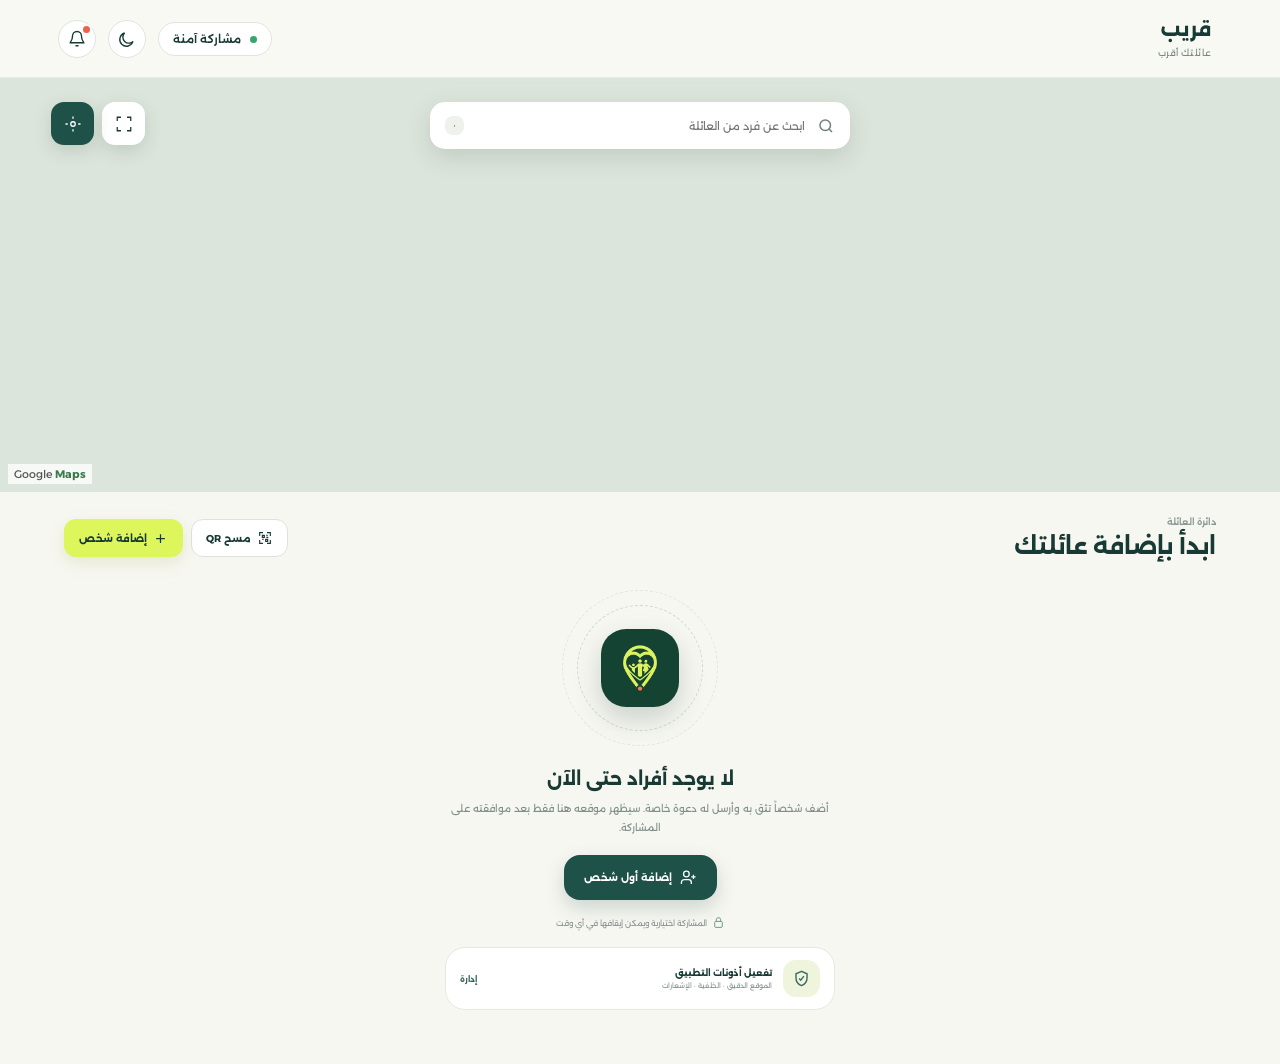
==== commit 7be1df19: "Add secure QR invitations and camera scanner Co-authored-by: arena-agent <297053741+arena-agent@user" ====
--- a/index.html
+++ b/index.html
@@ -54,7 +54,10 @@
       <section class="content-panel">
         <div class="panel-head">
           <div><p class="eyebrow">دائرة العائلة</p><h1 id="familyTitle">ابدأ بإضافة عائلتك</h1></div>
-          <button class="add-btn" id="addMemberBtn"><svg viewBox="0 0 24 24"><path d="M12 5v14M5 12h14"/></svg> إضافة شخص</button>
+          <div class="family-actions">
+            <button class="scan-btn" id="scanQrBtn"><svg viewBox="0 0 24 24"><path d="M4 9V4h5M15 4h5v5M20 15v5h-5M9 20H4v-5M8 8h3v3H8zM14 8h2M14 11h3M8 14h2M13 14h3v3h-3z"/></svg> مسح QR</button>
+            <button class="add-btn" id="addMemberBtn"><svg viewBox="0 0 24 24"><path d="M12 5v14M5 12h14"/></svg> إضافة شخص</button>
+          </div>
         </div>
 
         <div class="empty-state" id="emptyState">
@@ -101,11 +104,35 @@
       <label>الاسم<input id="inviteName" placeholder="مثال: أحمد" maxlength="24" /></label>
       <label>رقم الهاتف<input id="invitePhone" type="tel" inputmode="tel" placeholder="01xxxxxxxxx" maxlength="18" dir="ltr" /></label>
       <button class="primary-btn" id="createInviteBtn">إنشاء رابط دعوة آمن</button>
-      <div class="invite-result" id="inviteResult" hidden><small>رابط الدعوة</small><div><code id="inviteCode"></code><button id="copyInviteBtn">نسخ</button></div></div>
+      <div class="invite-result" id="inviteResult" hidden>
+        <div class="qr-preview" id="qrPreview" aria-label="رمز QR للدعوة"></div>
+        <small>وجّه كاميرا الشخص إلى الرمز أو شارك الرابط</small>
+        <div><code id="inviteCode"></code><button id="copyInviteBtn">مشاركة</button></div>
+      </div>
+    </section>
+  </div>
+
+  <div class="modal-backdrop" id="scannerBackdrop" hidden>
+    <section class="modal scanner-modal" role="dialog" aria-modal="true" aria-labelledby="scannerTitle">
+      <button class="modal-close" id="scannerClose" aria-label="إغلاق">×</button>
+      <p class="eyebrow">إضافة سريعة وآمنة</p>
+      <h2 id="scannerTitle">مسح رمز QR</h2>
+      <p>امسح رمز دعوة قريب لإضافة الشخص. لا يتم قبول أي رموز أو روابط أخرى.</p>
+      <div class="camera-frame" id="cameraFrame">
+        <video id="qrVideo" playsinline muted></video>
+        <div class="scan-corners"><i></i><i></i><i></i><i></i></div>
+        <span id="cameraStatus">جارٍ تشغيل الكاميرا…</span>
+      </div>
+      <canvas id="qrCanvas" hidden></canvas>
+      <label class="image-scan-btn" for="qrImageInput"><svg viewBox="0 0 24 24"><path d="M4 5h16v14H4zM8 13l3-3 5 6M15 11l2-2 3 3"/><circle cx="8" cy="9" r="1"/></svg> اختيار صورة QR من الهاتف</label>
+      <input id="qrImageInput" type="file" accept="image/*" hidden />
+      <div class="scanner-security"><svg viewBox="0 0 24 24"><path d="M12 3 5 6v5c0 4.7 2.8 8.3 7 10 4.2-1.7 7-5.3 7-10V6l-7-3Z"/></svg> تتم القراءة على جهازك ولا تُرفع الصورة إلى الإنترنت</div>
     </section>
   </div>
 
   <div class="toast" id="toast" role="status"></div>
+  <script src="vendor/qrcode.js"></script>
+  <script src="vendor/jsQR.js"></script>
   <script src="app.js"></script>
 </body>
 </html>
--- a/styles.css
+++ b/styles.css
@@ -2,10 +2,10 @@
 :root{--ink:#183a34;--muted:#7f8e89;--green:#1e5147;--lime:#ddf65b;--cream:#f7f7f1;--line:#e6e9e2;--white:#fff;--orange:#f2a443;--shadow:0 14px 40px rgba(25,54,48,.12)}
 *{box-sizing:border-box}html{color-scheme:light}html,body{margin:0;min-height:100%;background:var(--cream);color:var(--ink);font-family:'Alexandria',system-ui,sans-serif;transition:background-color .25s,color .25s}button,input{font:inherit}button{cursor:pointer;color:inherit}.app-shell{min-height:100vh;padding-bottom:0}.topbar{height:78px;padding:0 4.5%;display:flex;align-items:center;justify-content:space-between;background:rgba(249,249,244,.96);border-bottom:1px solid rgba(30,70,62,.08);position:relative;z-index:20}.brand{display:flex;align-items:center;gap:11px}.brand-logo{width:43px;height:43px;border-radius:13px;object-fit:cover;box-shadow:0 5px 14px rgba(23,61,54,.18)}.brand strong{font-size:20px;display:block;line-height:1.2}.brand small{font-size:9px;color:#7a8885;letter-spacing:.4px}.top-actions{display:flex;align-items:center;gap:12px}.status-pill{border:1px solid #dfe6df;border-radius:30px;background:#fff;padding:9px 14px;font-size:11px;font-weight:600}.status-pill span{display:inline-block;width:7px;height:7px;background:#36a66e;border-radius:50%;margin-left:6px}.icon-btn{width:38px;height:38px;background:#fff;border:1px solid #e0e5df;border-radius:50%;display:grid;place-items:center;position:relative}.icon-btn svg{width:18px;fill:none;stroke:currentColor;stroke-width:1.8}.sun-icon{display:none}.has-dot:after{content:'';position:absolute;width:7px;height:7px;background:#f05f4c;border:2px solid white;border-radius:50%;top:3px;right:3px}
 .map-section{height:43vh;min-height:360px;position:relative;overflow:hidden;background:#dce4dc}.google-map{border:0;width:100%;height:100%;filter:saturate(.66) contrast(.92) brightness(1.04)}.map-tint{position:absolute;inset:0;pointer-events:none;background:rgba(221,232,211,.12)}.map-search{position:absolute;top:24px;right:50%;transform:translateX(50%);width:min(420px,65%);height:47px;border-radius:15px;background:white;box-shadow:0 8px 24px rgba(24,54,48,.15);display:flex;align-items:center;padding:0 15px;gap:10px}.map-search svg{width:18px;fill:none;stroke:#71827d;stroke-width:2}.map-search input{border:0;outline:0;min-width:0;flex:1;color:var(--ink);font-size:11px}.map-search kbd{border:0;background:#eff1ec;color:#70817c;padding:4px 8px;border-radius:8px;font-family:inherit;font-size:9px}.map-tools{position:absolute;left:4%;top:24px;display:flex;gap:8px}.map-tool{width:43px;height:43px;border:0;border-radius:13px;background:#fff;box-shadow:0 6px 18px rgba(28,52,48,.15);display:grid;place-items:center}.map-tool svg{width:18px;fill:none;stroke:var(--ink);stroke-width:1.7}.map-tool.location{background:var(--green)}.map-tool.location svg{stroke:white}.zone-label{position:absolute;right:59%;top:63%;transform:translateX(50%);padding:7px 11px;background:rgba(255,255,255,.93);border:1px solid rgba(22,63,54,.12);box-shadow:0 5px 14px rgba(23,56,49,.1);border-radius:12px;font-size:9px;font-weight:600}.zone-label span{display:inline-block;width:7px;height:7px;background:#52af7b;border-radius:50%;margin-left:4px}.person-pin{position:absolute;left:var(--x);top:var(--y);transform:translate(-50%,-50%);background:none;border:0;padding:0;z-index:3}.person-pin .avatar{display:grid;border:3px solid white;box-shadow:0 4px 13px rgba(23,56,49,.22)}.person-pin b{display:block;background:var(--green);color:white;border-radius:8px;font-size:8px;padding:3px 6px;margin-top:-2px;position:relative}.person-pin .pulse{position:absolute;width:58px;height:58px;border-radius:50%;background:rgba(49,139,103,.15);left:50%;top:43%;transform:translate(-50%,-50%);animation:pulse 2.2s infinite}.person-pin:not(.active) .pulse{display:none}@keyframes pulse{50%{transform:translate(-50%,-50%) scale(1.3);opacity:.2}}.map-brand{position:absolute;bottom:8px;left:8px;font-size:11px;color:#555;background:rgba(255,255,255,.75);padding:3px 6px}.map-brand strong{color:#3c7a4e}
-.content-panel{padding:30px 5% 34px;max-width:1280px;margin:auto}.panel-head{display:flex;justify-content:space-between;align-items:center;margin-bottom:20px}.eyebrow{font-size:9px;color:#8a9793;margin:0 0 5px;font-weight:600}.panel-head h1{margin:0;font-size:23px}.panel-head h1 span{color:#79a492;font-size:20px}.add-btn{border:0;border-radius:12px;padding:11px 15px;background:var(--lime);font-size:10px;font-weight:700;box-shadow:0 6px 16px rgba(136,157,38,.15);display:flex;align-items:center;gap:6px}.add-btn svg{width:15px;fill:none;stroke:currentColor;stroke-width:2}.member-strip{display:grid;grid-template-columns:repeat(3,1fr);gap:12px}.member-card{border:1px solid var(--line);background:#fff;border-radius:17px;min-height:76px;padding:12px 14px;display:flex;align-items:center;text-align:right;transition:.2s}.member-card:hover,.member-card.selected{border-color:#9ab8ad;box-shadow:0 7px 20px rgba(32,73,64,.08);transform:translateY(-2px)}.avatar,.avatar-wrap{width:42px;height:42px;border-radius:50%;display:grid;place-items:center;font-weight:700}.avatar-wrap{position:relative;margin-left:11px}.avatar-wrap .avatar{width:100%;height:100%}.avatar-wrap:after{content:'';position:absolute;width:9px;height:9px;border-radius:50%;background:#45aa73;border:2px solid white;right:0;bottom:0}.avatar-wrap.moving:after{background:var(--orange)}.avatar-sara{background:#db815d;color:#fff}.avatar-omar{background:#9ab8c9;color:#fff}.avatar-mama{background:#b9a191;color:#fff}.member-copy{flex:1}.member-copy strong{font-size:12px;display:block;margin-bottom:5px}.member-copy small{font-size:8px;color:#87938f}.member-copy i{display:inline-block;width:5px;height:5px;background:#49a874;border-radius:50%;margin-left:3px}.battery{font-size:8px;color:#86938f;display:flex;gap:3px;align-items:center}.battery svg{width:15px;fill:none;stroke:currentColor;stroke-width:1.7}.battery.low{color:#d88646}.detail-grid{display:grid;grid-template-columns:1.55fr .8fr;gap:16px;margin-top:16px}.activity-card,.place-card{background:#fff;border:1px solid var(--line);border-radius:19px;padding:20px}.card-title{display:flex;justify-content:space-between;align-items:flex-start}.card-title h2,.place-card h2{font-size:15px;margin:0}.card-title button{border:0;background:none;color:#4f786f;font-size:9px}.timeline{margin-top:17px}.timeline-item{display:grid;grid-template-columns:52px 30px 1fr;min-height:54px;position:relative}.timeline-item:not(:last-child):after{content:'';position:absolute;right:66px;top:28px;height:32px;border-right:1px dashed #d5ddd8}.time{font-size:8px;color:#929c99;padding-top:7px}.timeline-dot{width:22px;height:22px;border:1px solid #dfe6e2;border-radius:50%;display:grid;place-items:center;background:#fff;z-index:1}.timeline-dot i{width:7px;height:7px;border-radius:50%;background:#7e9b92}.timeline-item.current .timeline-dot{background:#dff79a;border-color:#dff79a}.timeline-item.current .timeline-dot i{background:#286154}.timeline-dot svg{width:12px;fill:none;stroke:#70857f;stroke-width:1.6}.timeline-item strong{font-size:10px;display:block}.timeline-item small{font-size:8px;color:#929d99}.place-card{position:relative;padding-right:75px}.place-icon{position:absolute;right:20px;top:20px;width:41px;height:41px;border-radius:13px;background:#eff6e5;display:grid;place-items:center}.place-icon svg{width:20px;fill:none;stroke:#447266;stroke-width:1.6}.place-card>div:nth-child(2)>span{font-size:8px;color:#8d9995}.place-card dl{margin:18px 0 14px}.place-card dl div{display:flex;justify-content:space-between;border-top:1px solid #edf0eb;padding:10px 0;font-size:8px}.place-card dt{color:#899591}.place-card dd{margin:0;font-weight:600}.place-card dd.good{color:#3f9667}.route-btn{width:100%;height:35px;border:0;border-radius:10px;background:var(--green);color:white;font-size:8px;font-weight:600;display:flex;align-items:center;justify-content:center;gap:5px}.route-btn svg{width:14px;fill:none;stroke:white;stroke-width:1.8}
-.bottom-nav{display:none}.modal-backdrop{position:fixed;inset:0;z-index:50;background:rgba(14,37,33,.48);backdrop-filter:blur(5px);display:grid;place-items:center;padding:20px}.modal-backdrop[hidden]{display:none}.modal{width:min(420px,100%);background:white;border-radius:24px;padding:28px;position:relative;box-shadow:var(--shadow)}.modal-close{position:absolute;left:18px;top:14px;border:0;background:#f1f3ef;border-radius:50%;width:30px;height:30px;font-size:20px}.modal-icon{width:48px;height:48px;border-radius:15px;background:#edfac0;display:grid;place-items:center}.modal-icon svg{width:24px;fill:none;stroke:var(--green);stroke-width:1.6}.modal h2{font-size:18px;margin:16px 0 8px}.modal>p{font-size:10px;line-height:1.8;color:#75847f}.modal label{display:block;font-size:9px;font-weight:600;margin-top:18px}.modal input{display:block;width:100%;height:44px;margin-top:7px;border:1px solid #dfe5df;border-radius:12px;padding:0 12px;outline:0}.modal input:focus{border-color:#72978d}.primary-btn{width:100%;height:44px;margin-top:13px;border:0;border-radius:12px;background:var(--green);color:white;font-size:10px;font-weight:700}.invite-result{margin-top:14px;padding:12px;background:#f5f7f2;border-radius:12px}.invite-result small{font-size:8px;color:#84918d}.invite-result div{display:flex;align-items:center;gap:7px;margin-top:6px;direction:ltr}.invite-result code{flex:1;white-space:nowrap;overflow:hidden;text-overflow:ellipsis;font-size:9px}.invite-result button{border:0;background:var(--lime);border-radius:7px;padding:5px 10px;font-size:8px}.toast{position:fixed;bottom:28px;left:50%;z-index:70;transform:translate(-50%,20px);background:#183d36;color:#fff;padding:11px 18px;border-radius:14px;font-size:10px;opacity:0;pointer-events:none;transition:.25s;box-shadow:var(--shadow)}.toast.show{opacity:1;transform:translate(-50%,0)}
+.content-panel{padding:30px 5% 34px;max-width:1280px;margin:auto}.panel-head{display:flex;justify-content:space-between;align-items:center;margin-bottom:20px}.eyebrow{font-size:9px;color:#8a9793;margin:0 0 5px;font-weight:600}.panel-head h1{margin:0;font-size:23px}.panel-head h1 span{color:#79a492;font-size:20px}.add-btn{border:0;border-radius:12px;padding:11px 15px;background:var(--lime);font-size:10px;font-weight:700;box-shadow:0 6px 16px rgba(136,157,38,.15);display:flex;align-items:center;gap:6px}.add-btn svg{width:15px;fill:none;stroke:currentColor;stroke-width:2}.family-actions{display:flex;gap:8px}.scan-btn{border:1px solid #dce3de;border-radius:12px;padding:10px 14px;background:#fff;font-size:10px;font-weight:700;display:flex;align-items:center;gap:6px}.scan-btn svg{width:16px;fill:none;stroke:currentColor;stroke-width:1.7}.member-strip{display:grid;grid-template-columns:repeat(3,1fr);gap:12px}.member-card{border:1px solid var(--line);background:#fff;border-radius:17px;min-height:76px;padding:12px 14px;display:flex;align-items:center;text-align:right;transition:.2s}.member-card:hover,.member-card.selected{border-color:#9ab8ad;box-shadow:0 7px 20px rgba(32,73,64,.08);transform:translateY(-2px)}.avatar,.avatar-wrap{width:42px;height:42px;border-radius:50%;display:grid;place-items:center;font-weight:700}.avatar-wrap{position:relative;margin-left:11px}.avatar-wrap .avatar{width:100%;height:100%}.avatar-wrap:after{content:'';position:absolute;width:9px;height:9px;border-radius:50%;background:#45aa73;border:2px solid white;right:0;bottom:0}.avatar-wrap.moving:after{background:var(--orange)}.avatar-sara{background:#db815d;color:#fff}.avatar-omar{background:#9ab8c9;color:#fff}.avatar-mama{background:#b9a191;color:#fff}.member-copy{flex:1}.member-copy strong{font-size:12px;display:block;margin-bottom:5px}.member-copy small{font-size:8px;color:#87938f}.member-copy i{display:inline-block;width:5px;height:5px;background:#49a874;border-radius:50%;margin-left:3px}.battery{font-size:8px;color:#86938f;display:flex;gap:3px;align-items:center}.battery svg{width:15px;fill:none;stroke:currentColor;stroke-width:1.7}.battery.low{color:#d88646}.detail-grid{display:grid;grid-template-columns:1.55fr .8fr;gap:16px;margin-top:16px}.activity-card,.place-card{background:#fff;border:1px solid var(--line);border-radius:19px;padding:20px}.card-title{display:flex;justify-content:space-between;align-items:flex-start}.card-title h2,.place-card h2{font-size:15px;margin:0}.card-title button{border:0;background:none;color:#4f786f;font-size:9px}.timeline{margin-top:17px}.timeline-item{display:grid;grid-template-columns:52px 30px 1fr;min-height:54px;position:relative}.timeline-item:not(:last-child):after{content:'';position:absolute;right:66px;top:28px;height:32px;border-right:1px dashed #d5ddd8}.time{font-size:8px;color:#929c99;padding-top:7px}.timeline-dot{width:22px;height:22px;border:1px solid #dfe6e2;border-radius:50%;display:grid;place-items:center;background:#fff;z-index:1}.timeline-dot i{width:7px;height:7px;border-radius:50%;background:#7e9b92}.timeline-item.current .timeline-dot{background:#dff79a;border-color:#dff79a}.timeline-item.current .timeline-dot i{background:#286154}.timeline-dot svg{width:12px;fill:none;stroke:#70857f;stroke-width:1.6}.timeline-item strong{font-size:10px;display:block}.timeline-item small{font-size:8px;color:#929d99}.place-card{position:relative;padding-right:75px}.place-icon{position:absolute;right:20px;top:20px;width:41px;height:41px;border-radius:13px;background:#eff6e5;display:grid;place-items:center}.place-icon svg{width:20px;fill:none;stroke:#447266;stroke-width:1.6}.place-card>div:nth-child(2)>span{font-size:8px;color:#8d9995}.place-card dl{margin:18px 0 14px}.place-card dl div{display:flex;justify-content:space-between;border-top:1px solid #edf0eb;padding:10px 0;font-size:8px}.place-card dt{color:#899591}.place-card dd{margin:0;font-weight:600}.place-card dd.good{color:#3f9667}.route-btn{width:100%;height:35px;border:0;border-radius:10px;background:var(--green);color:white;font-size:8px;font-weight:600;display:flex;align-items:center;justify-content:center;gap:5px}.route-btn svg{width:14px;fill:none;stroke:white;stroke-width:1.8}
+.bottom-nav{display:none}.modal-backdrop{position:fixed;inset:0;z-index:50;background:rgba(14,37,33,.48);backdrop-filter:blur(5px);display:grid;place-items:center;padding:20px}.modal-backdrop[hidden]{display:none}.modal{width:min(420px,100%);background:white;border-radius:24px;padding:28px;position:relative;box-shadow:var(--shadow)}.modal-close{position:absolute;left:18px;top:14px;border:0;background:#f1f3ef;border-radius:50%;width:30px;height:30px;font-size:20px}.modal-icon{width:48px;height:48px;border-radius:15px;background:#edfac0;display:grid;place-items:center}.modal-icon svg{width:24px;fill:none;stroke:var(--green);stroke-width:1.6}.modal h2{font-size:18px;margin:16px 0 8px}.modal>p{font-size:10px;line-height:1.8;color:#75847f}.modal label{display:block;font-size:9px;font-weight:600;margin-top:18px}.modal input{display:block;width:100%;height:44px;margin-top:7px;border:1px solid #dfe5df;border-radius:12px;padding:0 12px;outline:0}.modal input:focus{border-color:#72978d}.primary-btn{width:100%;height:44px;margin-top:13px;border:0;border-radius:12px;background:var(--green);color:white;font-size:10px;font-weight:700}.invite-result{margin-top:14px;padding:12px;background:#f5f7f2;border-radius:12px}.invite-result small{font-size:8px;color:#84918d}.invite-result div{display:flex;align-items:center;gap:7px;margin-top:6px;direction:ltr}.invite-result code{flex:1;white-space:nowrap;overflow:hidden;text-overflow:ellipsis;font-size:9px}.invite-result button{border:0;background:var(--lime);border-radius:7px;padding:5px 10px;font-size:8px}.qr-preview{width:176px;height:176px;margin:2px auto 12px;padding:10px;border-radius:18px;background:#fff;box-shadow:0 5px 18px rgba(25,55,49,.1);display:grid;place-items:center}.qr-preview img,.qr-preview canvas{width:100%!important;height:100%!important;image-rendering:pixelated}.invite-result>small{display:block;text-align:center}.scanner-modal{width:min(430px,100%)}.scanner-modal h2{margin-top:4px}.camera-frame{height:280px;border-radius:22px;background:#0b1714;position:relative;overflow:hidden;margin:18px 0 12px;display:grid;place-items:center}.camera-frame video{width:100%;height:100%;object-fit:cover}.camera-frame>span{position:absolute;bottom:16px;background:rgba(8,22,18,.78);color:#fff;padding:7px 11px;border-radius:12px;font-size:8px}.scan-corners{position:absolute;width:170px;height:170px;inset:50% auto auto 50%;transform:translate(-50%,-50%)}.scan-corners i{position:absolute;width:34px;height:34px;border-color:var(--lime);border-style:solid}.scan-corners i:nth-child(1){top:0;right:0;border-width:3px 3px 0 0;border-radius:0 12px 0 0}.scan-corners i:nth-child(2){top:0;left:0;border-width:3px 0 0 3px;border-radius:12px 0 0 0}.scan-corners i:nth-child(3){bottom:0;right:0;border-width:0 3px 3px 0;border-radius:0 0 12px 0}.scan-corners i:nth-child(4){bottom:0;left:0;border-width:0 0 3px 3px;border-radius:0 0 0 12px}.image-scan-btn{height:43px!important;margin:0!important;border:1px solid var(--line);border-radius:14px;display:flex!important;align-items:center;justify-content:center;gap:7px;font-size:9px!important}.image-scan-btn svg{width:17px;fill:none;stroke:currentColor;stroke-width:1.7}.scanner-security{font-size:7px;color:#82918c;margin-top:12px;display:flex;align-items:center;justify-content:center;gap:5px}.scanner-security svg{width:13px;fill:none;stroke:#50906e;stroke-width:1.7}.toast{position:fixed;bottom:28px;left:50%;z-index:70;transform:translate(-50%,20px);background:#183d36;color:#fff;padding:11px 18px;border-radius:14px;font-size:10px;opacity:0;pointer-events:none;transition:.25s;box-shadow:var(--shadow)}.toast.show{opacity:1;transform:translate(-50%,0)}
 .accuracy-badge{position:absolute;right:50%;top:45%;transform:translate(50%,-50%);z-index:4;min-width:126px;padding:9px 12px;background:rgba(255,255,255,.96);border:1px solid rgba(25,65,56,.15);border-radius:18px;box-shadow:0 8px 24px rgba(25,54,48,.18);display:grid;grid-template-columns:9px 1fr;gap:2px 7px;align-items:center}.accuracy-badge[hidden]{display:none}.accuracy-badge>span{width:9px;height:9px;border-radius:50%;background:#ef9c43;box-shadow:0 0 0 5px rgba(239,156,67,.18);grid-row:1/3}.accuracy-badge.excellent>span{background:#36a66e;box-shadow:0 0 0 5px rgba(54,166,110,.18)}.accuracy-badge strong{font-size:9px}.accuracy-badge small{font-size:7px;color:#7f8e89}.empty-state{max-width:540px;margin:10px auto 0;text-align:center;padding:10px 20px 20px}.empty-visual{width:156px;height:156px;margin:0 auto 22px;position:relative;display:grid;place-items:center}.empty-visual img{width:78px;height:78px;border-radius:25px;position:relative;z-index:2;box-shadow:0 12px 28px rgba(25,62,54,.2)}.empty-ring{position:absolute;border:1px dashed #cdd9d3;border-radius:50%}.ring-one{inset:15px}.ring-two{inset:0;opacity:.55}.empty-state h2{font-size:18px;margin:0 0 9px}.empty-state>p{font-size:10px;color:#81908b;line-height:1.9;margin:0 auto 18px;max-width:390px}.primary-empty{height:45px;padding:0 20px;border:0;border-radius:16px;background:var(--green);color:#fff;font-size:10px;font-weight:700;display:inline-flex;align-items:center;gap:8px;box-shadow:0 8px 20px rgba(31,81,71,.2)}.primary-empty svg{width:17px;fill:none;stroke:currentColor;stroke-width:1.8}.privacy-note{margin:16px auto 0;font-size:8px;color:#8c9995;display:flex;justify-content:center;align-items:center;gap:5px}.privacy-note svg{width:13px;fill:none;stroke:#63a083;stroke-width:1.8}.permissions-card{width:min(390px,100%);margin:18px auto 0;padding:12px 14px;border:1px solid var(--line);border-radius:20px;background:#fff;display:flex;align-items:center;gap:11px;text-align:right}.permission-shield{width:37px;height:37px;border-radius:13px;background:#eef5dc;display:grid;place-items:center}.permission-shield svg{width:19px;fill:none;stroke:#416b60;stroke-width:1.8}.permissions-card>span:nth-child(2){flex:1}.permissions-card strong{display:block;font-size:9px}.permissions-card small{display:block;font-size:7px;color:#899692;margin-top:3px}.permissions-card b{font-size:8px;color:#315f54}.family-content[hidden]{display:none}.pending-card{margin-top:16px;min-height:105px;background:#fff;border:1px solid var(--line);border-radius:24px;padding:20px;display:flex;align-items:center;gap:14px}.pending-icon{width:48px;height:48px;border-radius:17px;background:#f4f7df;display:grid;place-items:center;flex:0 0 auto}.pending-icon svg{width:23px;fill:none;stroke:#65752e;stroke-width:1.6}.pending-card>div:nth-child(2){flex:1}.pending-card h2{font-size:14px;margin:0 0 5px}.pending-card span{font-size:8px;color:#82908b}.pending-card>button{border:0;border-radius:14px;background:#eaf5b5;padding:10px 13px;font-size:8px;font-weight:700}.pending-member{max-width:320px}.avatar-new{background:var(--green);color:var(--lime)}.avatar-wrap.waiting:after{background:#ed9d42}.remove-person{width:27px;height:27px;border:0;border-radius:50%;background:#f2f3ef;color:#86928e;font-size:16px}
 html[data-theme="dark"]{color-scheme:dark;--ink:#e7f1ed;--muted:#8fa19b;--green:#234f46;--lime:#d8ee5b;--cream:#101a18;--line:#2b3b37;--white:#182522;--shadow:0 14px 40px rgba(0,0,0,.35)}
-html[data-theme="dark"] body{background:#101a18}html[data-theme="dark"] .topbar{background:rgba(16,26,24,.96);border-color:#293a36}html[data-theme="dark"] .brand small,html[data-theme="dark"] .eyebrow{color:#91a39d}html[data-theme="dark"] .status-pill,html[data-theme="dark"] .icon-btn,html[data-theme="dark"] .map-search,html[data-theme="dark"] .map-tool,html[data-theme="dark"] .member-card,html[data-theme="dark"] .activity-card,html[data-theme="dark"] .place-card,html[data-theme="dark"] .modal{background:#182522;border-color:#2b3b37}html[data-theme="dark"] .map-search input{background:transparent;color:#e7f1ed}html[data-theme="dark"] .map-search kbd,html[data-theme="dark"] .modal-close{background:#263632;color:#abbab5}html[data-theme="dark"] .google-map{filter:saturate(.45) contrast(.9) brightness(.58)}html[data-theme="dark"] .map-tint{background:rgba(9,26,22,.2)}html[data-theme="dark"] .zone-label{background:rgba(25,39,35,.94);color:#dce9e4;border-color:#3a4b47}html[data-theme="dark"] .map-brand{background:rgba(24,37,34,.8);color:#bbb}html[data-theme="dark"] .member-card:hover,html[data-theme="dark"] .member-card.selected{border-color:#66887f;box-shadow:0 7px 20px rgba(0,0,0,.2)}html[data-theme="dark"] .timeline-dot{background:#182522;border-color:#3a4a46}html[data-theme="dark"] .timeline-item:not(:last-child):after{border-color:#3b4b47}html[data-theme="dark"] .place-icon{background:#263d36}html[data-theme="dark"] .place-card dl div{border-color:#2b3b37}html[data-theme="dark"] .bottom-nav{background:rgba(18,29,27,.97);border-color:#2b3b37}html[data-theme="dark"] .modal>p,html[data-theme="dark"] .member-copy small,html[data-theme="dark"] .timeline-item small{color:#91a09b}html[data-theme="dark"] .modal input{background:#111c1a;border-color:#354743;color:#e7f1ed}html[data-theme="dark"] .invite-result{background:#111c1a}html[data-theme="dark"] .empty-ring{border-color:#3d514b}html[data-theme="dark"] .accuracy-badge,html[data-theme="dark"] .pending-card,html[data-theme="dark"] .permissions-card{background:#182522;border-color:#2b3b37}html[data-theme="dark"] .pending-icon{background:#304034}html[data-theme="dark"] .pending-card>button{background:#34472e;color:#ddec9a}html[data-theme="dark"] .remove-person{background:#2a3935;color:#a9b6b1}html[data-theme="dark"] .moon-icon{display:none}html[data-theme="dark"] .sun-icon{display:block}
-@media(max-width:720px){body{background:#fff}html[data-theme="dark"] body{background:#101a18}.app-shell{padding-bottom:76px}.topbar{height:66px;padding:0 18px}.status-pill{display:none}.map-section{height:47vh;min-height:355px}.map-search{right:18px;transform:none;width:calc(100% - 86px);top:15px}.map-tools{left:14px;top:15px;display:block}.map-tools .map-tool:first-child{display:none}.person-pin.pin-1{--x:56%!important;--y:38%!important}.person-pin.pin-2{--x:22%!important;--y:55%!important}.person-pin.pin-3{--x:76%!important;--y:63%!important}.zone-label{top:72%;right:52%}.content-panel{padding:23px 16px 18px}.panel-head{margin-bottom:15px}.panel-head h1{font-size:19px}.add-btn{padding:10px}.member-strip{display:flex;overflow-x:auto;margin-left:-16px;margin-right:-16px;padding:2px 16px 13px;scrollbar-width:none}.member-card{min-width:220px;min-height:72px}.detail-grid{grid-template-columns:1fr}.empty-state{padding-top:4px}.empty-visual{width:138px;height:138px;margin-bottom:16px}.pending-card{border-radius:22px;align-items:flex-start;flex-wrap:wrap}.pending-card>button{margin-right:62px}.activity-card{order:2}.place-card{order:1}.bottom-nav{display:flex;position:fixed;z-index:30;bottom:0;left:0;right:0;height:72px;background:rgba(255,255,255,.96);border-top:1px solid #e5e9e4;padding-bottom:env(safe-area-inset-bottom);justify-content:space-around;box-shadow:0 -5px 20px rgba(26,57,51,.06)}.bottom-nav button{width:24%;border:0;background:none;display:flex;flex-direction:column;align-items:center;justify-content:center;gap:4px;font-size:8px;color:#94a09d;position:relative}.bottom-nav svg{width:20px;height:20px;fill:none;stroke:currentColor;stroke-width:1.7}.bottom-nav button.active{color:var(--green);font-weight:700}.bottom-nav button.active:before{content:'';position:absolute;top:0;width:26px;height:3px;background:var(--lime);border-radius:0 0 4px 4px}.bottom-nav button>i{position:absolute;top:14px;right:34%;width:6px;height:6px;background:#ef6557;border:1px solid white;border-radius:50%}.toast{bottom:90px}.map-brand{bottom:4px}.modal{padding:24px}}
+html[data-theme="dark"] body{background:#101a18}html[data-theme="dark"] .topbar{background:rgba(16,26,24,.96);border-color:#293a36}html[data-theme="dark"] .brand small,html[data-theme="dark"] .eyebrow{color:#91a39d}html[data-theme="dark"] .status-pill,html[data-theme="dark"] .icon-btn,html[data-theme="dark"] .map-search,html[data-theme="dark"] .map-tool,html[data-theme="dark"] .scan-btn,html[data-theme="dark"] .member-card,html[data-theme="dark"] .activity-card,html[data-theme="dark"] .place-card,html[data-theme="dark"] .modal{background:#182522;border-color:#2b3b37}html[data-theme="dark"] .map-search input{background:transparent;color:#e7f1ed}html[data-theme="dark"] .map-search kbd,html[data-theme="dark"] .modal-close{background:#263632;color:#abbab5}html[data-theme="dark"] .google-map{filter:saturate(.45) contrast(.9) brightness(.58)}html[data-theme="dark"] .map-tint{background:rgba(9,26,22,.2)}html[data-theme="dark"] .zone-label{background:rgba(25,39,35,.94);color:#dce9e4;border-color:#3a4b47}html[data-theme="dark"] .map-brand{background:rgba(24,37,34,.8);color:#bbb}html[data-theme="dark"] .member-card:hover,html[data-theme="dark"] .member-card.selected{border-color:#66887f;box-shadow:0 7px 20px rgba(0,0,0,.2)}html[data-theme="dark"] .timeline-dot{background:#182522;border-color:#3a4a46}html[data-theme="dark"] .timeline-item:not(:last-child):after{border-color:#3b4b47}html[data-theme="dark"] .place-icon{background:#263d36}html[data-theme="dark"] .place-card dl div{border-color:#2b3b37}html[data-theme="dark"] .bottom-nav{background:rgba(18,29,27,.97);border-color:#2b3b37}html[data-theme="dark"] .modal>p,html[data-theme="dark"] .member-copy small,html[data-theme="dark"] .timeline-item small{color:#91a09b}html[data-theme="dark"] .modal input{background:#111c1a;border-color:#354743;color:#e7f1ed}html[data-theme="dark"] .invite-result{background:#111c1a}html[data-theme="dark"] .empty-ring{border-color:#3d514b}html[data-theme="dark"] .accuracy-badge,html[data-theme="dark"] .pending-card,html[data-theme="dark"] .permissions-card{background:#182522;border-color:#2b3b37}html[data-theme="dark"] .pending-icon{background:#304034}html[data-theme="dark"] .pending-card>button{background:#34472e;color:#ddec9a}html[data-theme="dark"] .remove-person{background:#2a3935;color:#a9b6b1}html[data-theme="dark"] .moon-icon{display:none}html[data-theme="dark"] .sun-icon{display:block}
+@media(max-width:720px){body{background:#fff}html[data-theme="dark"] body{background:#101a18}.app-shell{padding-bottom:76px}.topbar{height:66px;padding:0 18px}.status-pill{display:none}.map-section{height:47vh;min-height:355px}.map-search{right:18px;transform:none;width:calc(100% - 86px);top:15px}.map-tools{left:14px;top:15px;display:block}.map-tools .map-tool:first-child{display:none}.person-pin.pin-1{--x:56%!important;--y:38%!important}.person-pin.pin-2{--x:22%!important;--y:55%!important}.person-pin.pin-3{--x:76%!important;--y:63%!important}.zone-label{top:72%;right:52%}.content-panel{padding:23px 16px 18px}.panel-head{margin-bottom:15px}.panel-head h1{font-size:19px}.add-btn,.scan-btn{padding:10px}.family-actions{gap:5px}.scan-btn{font-size:0}.scan-btn svg{width:18px}.member-strip{display:flex;overflow-x:auto;margin-left:-16px;margin-right:-16px;padding:2px 16px 13px;scrollbar-width:none}.member-card{min-width:220px;min-height:72px}.detail-grid{grid-template-columns:1fr}.empty-state{padding-top:4px}.empty-visual{width:138px;height:138px;margin-bottom:16px}.pending-card{border-radius:22px;align-items:flex-start;flex-wrap:wrap}.pending-card>button{margin-right:62px}.activity-card{order:2}.place-card{order:1}.bottom-nav{display:flex;position:fixed;z-index:30;bottom:0;left:0;right:0;height:72px;background:rgba(255,255,255,.96);border-top:1px solid #e5e9e4;padding-bottom:env(safe-area-inset-bottom);justify-content:space-around;box-shadow:0 -5px 20px rgba(26,57,51,.06)}.bottom-nav button{width:24%;border:0;background:none;display:flex;flex-direction:column;align-items:center;justify-content:center;gap:4px;font-size:8px;color:#94a09d;position:relative}.bottom-nav svg{width:20px;height:20px;fill:none;stroke:currentColor;stroke-width:1.7}.bottom-nav button.active{color:var(--green);font-weight:700}.bottom-nav button.active:before{content:'';position:absolute;top:0;width:26px;height:3px;background:var(--lime);border-radius:0 0 4px 4px}.bottom-nav button>i{position:absolute;top:14px;right:34%;width:6px;height:6px;background:#ef6557;border:1px solid white;border-radius:50%}.toast{bottom:90px}.map-brand{bottom:4px}.modal{padding:24px}}
 @media(min-width:1200px){.map-section{height:46vh}.content-panel{padding-top:24px}}
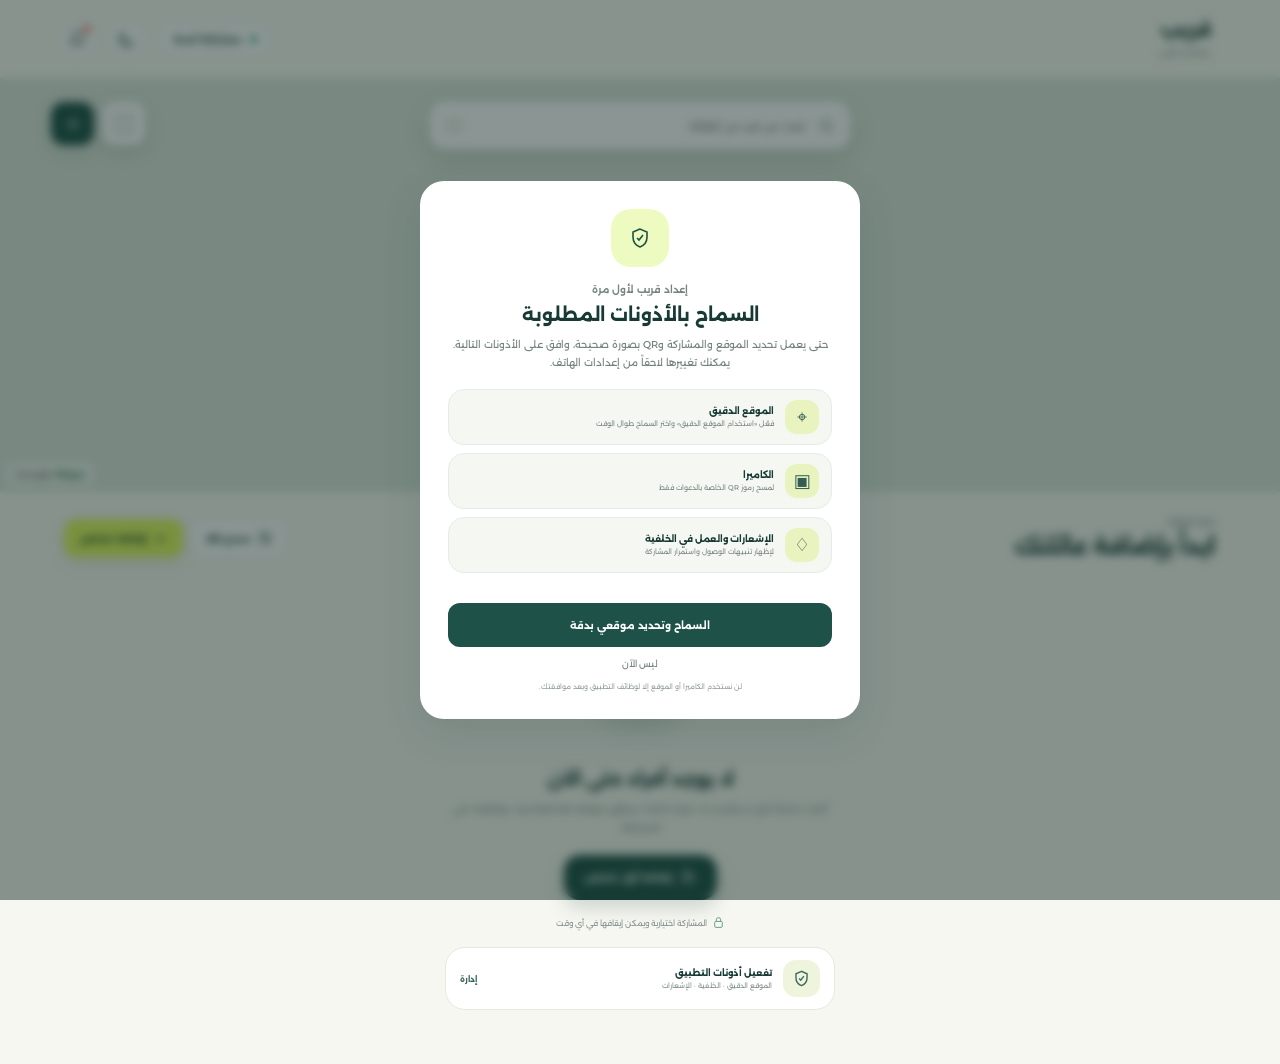
==== commit 2a05235b: "Add first-run permissions and precise location setup Co-authored-by: arena-agent <297053741+arena-ag" ====
--- a/index.html
+++ b/index.html
@@ -80,7 +80,7 @@
           <div class="member-strip" id="memberStrip"></div>
           <article class="pending-card">
             <div class="pending-icon"><svg viewBox="0 0 24 24"><circle cx="12" cy="12" r="9"/><path d="M12 7v5l3 2"/></svg></div>
-            <div><p class="eyebrow">بانتظار الموافقة</p><h2 id="pendingName">—</h2><span>تم إرسال الدعوة. سيظهر الموقع بعد قبول الشخص وموافقته على مشاركة موقعه.</span></div>
+            <div><p class="eyebrow" id="inviteStatusLabel">بانتظار الموافقة</p><h2 id="pendingName">—</h2><span id="inviteStatusText">تم إرسال الدعوة. سيظهر الموقع بعد قبول الشخص وموافقته على مشاركة موقعه.</span></div>
             <button id="shareAgainBtn">مشاركة الدعوة</button>
           </article>
         </div>
@@ -93,6 +93,23 @@
       <button id="alertsBtn"><svg viewBox="0 0 24 24"><path d="M18 8a6 6 0 0 0-12 0c0 7-3 7-3 9h18c0-2-3-2-3-9M10 21h4"/></svg><span>التنبيهات</span><i></i></button>
       <button id="settingsBtn"><svg viewBox="0 0 24 24"><circle cx="12" cy="12" r="3"/><path d="M19.4 15a1.7 1.7 0 0 0 .34 1.88l.06.06-2.83 2.83-.06-.06A1.7 1.7 0 0 0 15 19.4a1.7 1.7 0 0 0-1 .6 1.7 1.7 0 0 0-.4 1V21h-4v-.09A1.7 1.7 0 0 0 8.6 19.4a1.7 1.7 0 0 0-1.88.34l-.06.06-2.83-2.83.06-.06A1.7 1.7 0 0 0 4.6 15a1.7 1.7 0 0 0-.6-1 1.7 1.7 0 0 0-1-.4H3v-4h.09A1.7 1.7 0 0 0 4.6 8.6a1.7 1.7 0 0 0-.34-1.88l-.06-.06 2.83-2.83.06.06A1.7 1.7 0 0 0 9 4.6a1.7 1.7 0 0 0 1-.6 1.7 1.7 0 0 0 .4-1V3h4v.09a1.7 1.7 0 0 0 1 1.51 1.7 1.7 0 0 0 1.88-.34l.06-.06 2.83 2.83-.06.06A1.7 1.7 0 0 0 19.4 9c.16.37.37.72.6 1 .28.25.64.4 1 .4h.09v4H21a1.7 1.7 0 0 0-1.6.6Z"/></svg><span>الإعدادات</span></button>
     </nav>
+  </div>
+
+  <div class="modal-backdrop" id="permissionOnboarding" hidden>
+    <section class="modal permission-modal" role="dialog" aria-modal="true" aria-labelledby="permissionTitle">
+      <div class="modal-icon permission-hero"><svg viewBox="0 0 24 24"><path d="M12 3 5 6v5c0 4.7 2.8 8.3 7 10 4.2-1.7 7-5.3 7-10V6l-7-3Z"/><path d="m9 12 2 2 4-5"/></svg></div>
+      <p class="eyebrow">إعداد قريب لأول مرة</p>
+      <h2 id="permissionTitle">السماح بالأذونات المطلوبة</h2>
+      <p>حتى يعمل تحديد الموقع والمشاركة وQR بصورة صحيحة، وافق على الأذونات التالية. يمكنك تغييرها لاحقاً من إعدادات الهاتف.</p>
+      <div class="permission-list">
+        <div><span>⌖</span><p><strong>الموقع الدقيق</strong><small>فعّل «استخدام الموقع الدقيق» واختر السماح طوال الوقت</small></p></div>
+        <div><span>▣</span><p><strong>الكاميرا</strong><small>لمسح رموز QR الخاصة بالدعوات فقط</small></p></div>
+        <div><span>♢</span><p><strong>الإشعارات والعمل في الخلفية</strong><small>لإظهار تنبيهات الوصول واستمرار المشاركة</small></p></div>
+      </div>
+      <button class="primary-btn" id="grantAllBtn">السماح وتحديد موقعي بدقة</button>
+      <button class="later-btn" id="permissionsLaterBtn">ليس الآن</button>
+      <small class="consent-copy">لن نستخدم الكاميرا أو الموقع إلا لوظائف التطبيق وبعد موافقتك.</small>
+    </section>
   </div>
 
   <div class="modal-backdrop" id="modalBackdrop" hidden>
--- a/styles.css
+++ b/styles.css
@@ -3,9 +3,9 @@
 *{box-sizing:border-box}html{color-scheme:light}html,body{margin:0;min-height:100%;background:var(--cream);color:var(--ink);font-family:'Alexandria',system-ui,sans-serif;transition:background-color .25s,color .25s}button,input{font:inherit}button{cursor:pointer;color:inherit}.app-shell{min-height:100vh;padding-bottom:0}.topbar{height:78px;padding:0 4.5%;display:flex;align-items:center;justify-content:space-between;background:rgba(249,249,244,.96);border-bottom:1px solid rgba(30,70,62,.08);position:relative;z-index:20}.brand{display:flex;align-items:center;gap:11px}.brand-logo{width:43px;height:43px;border-radius:13px;object-fit:cover;box-shadow:0 5px 14px rgba(23,61,54,.18)}.brand strong{font-size:20px;display:block;line-height:1.2}.brand small{font-size:9px;color:#7a8885;letter-spacing:.4px}.top-actions{display:flex;align-items:center;gap:12px}.status-pill{border:1px solid #dfe6df;border-radius:30px;background:#fff;padding:9px 14px;font-size:11px;font-weight:600}.status-pill span{display:inline-block;width:7px;height:7px;background:#36a66e;border-radius:50%;margin-left:6px}.icon-btn{width:38px;height:38px;background:#fff;border:1px solid #e0e5df;border-radius:50%;display:grid;place-items:center;position:relative}.icon-btn svg{width:18px;fill:none;stroke:currentColor;stroke-width:1.8}.sun-icon{display:none}.has-dot:after{content:'';position:absolute;width:7px;height:7px;background:#f05f4c;border:2px solid white;border-radius:50%;top:3px;right:3px}
 .map-section{height:43vh;min-height:360px;position:relative;overflow:hidden;background:#dce4dc}.google-map{border:0;width:100%;height:100%;filter:saturate(.66) contrast(.92) brightness(1.04)}.map-tint{position:absolute;inset:0;pointer-events:none;background:rgba(221,232,211,.12)}.map-search{position:absolute;top:24px;right:50%;transform:translateX(50%);width:min(420px,65%);height:47px;border-radius:15px;background:white;box-shadow:0 8px 24px rgba(24,54,48,.15);display:flex;align-items:center;padding:0 15px;gap:10px}.map-search svg{width:18px;fill:none;stroke:#71827d;stroke-width:2}.map-search input{border:0;outline:0;min-width:0;flex:1;color:var(--ink);font-size:11px}.map-search kbd{border:0;background:#eff1ec;color:#70817c;padding:4px 8px;border-radius:8px;font-family:inherit;font-size:9px}.map-tools{position:absolute;left:4%;top:24px;display:flex;gap:8px}.map-tool{width:43px;height:43px;border:0;border-radius:13px;background:#fff;box-shadow:0 6px 18px rgba(28,52,48,.15);display:grid;place-items:center}.map-tool svg{width:18px;fill:none;stroke:var(--ink);stroke-width:1.7}.map-tool.location{background:var(--green)}.map-tool.location svg{stroke:white}.zone-label{position:absolute;right:59%;top:63%;transform:translateX(50%);padding:7px 11px;background:rgba(255,255,255,.93);border:1px solid rgba(22,63,54,.12);box-shadow:0 5px 14px rgba(23,56,49,.1);border-radius:12px;font-size:9px;font-weight:600}.zone-label span{display:inline-block;width:7px;height:7px;background:#52af7b;border-radius:50%;margin-left:4px}.person-pin{position:absolute;left:var(--x);top:var(--y);transform:translate(-50%,-50%);background:none;border:0;padding:0;z-index:3}.person-pin .avatar{display:grid;border:3px solid white;box-shadow:0 4px 13px rgba(23,56,49,.22)}.person-pin b{display:block;background:var(--green);color:white;border-radius:8px;font-size:8px;padding:3px 6px;margin-top:-2px;position:relative}.person-pin .pulse{position:absolute;width:58px;height:58px;border-radius:50%;background:rgba(49,139,103,.15);left:50%;top:43%;transform:translate(-50%,-50%);animation:pulse 2.2s infinite}.person-pin:not(.active) .pulse{display:none}@keyframes pulse{50%{transform:translate(-50%,-50%) scale(1.3);opacity:.2}}.map-brand{position:absolute;bottom:8px;left:8px;font-size:11px;color:#555;background:rgba(255,255,255,.75);padding:3px 6px}.map-brand strong{color:#3c7a4e}
 .content-panel{padding:30px 5% 34px;max-width:1280px;margin:auto}.panel-head{display:flex;justify-content:space-between;align-items:center;margin-bottom:20px}.eyebrow{font-size:9px;color:#8a9793;margin:0 0 5px;font-weight:600}.panel-head h1{margin:0;font-size:23px}.panel-head h1 span{color:#79a492;font-size:20px}.add-btn{border:0;border-radius:12px;padding:11px 15px;background:var(--lime);font-size:10px;font-weight:700;box-shadow:0 6px 16px rgba(136,157,38,.15);display:flex;align-items:center;gap:6px}.add-btn svg{width:15px;fill:none;stroke:currentColor;stroke-width:2}.family-actions{display:flex;gap:8px}.scan-btn{border:1px solid #dce3de;border-radius:12px;padding:10px 14px;background:#fff;font-size:10px;font-weight:700;display:flex;align-items:center;gap:6px}.scan-btn svg{width:16px;fill:none;stroke:currentColor;stroke-width:1.7}.member-strip{display:grid;grid-template-columns:repeat(3,1fr);gap:12px}.member-card{border:1px solid var(--line);background:#fff;border-radius:17px;min-height:76px;padding:12px 14px;display:flex;align-items:center;text-align:right;transition:.2s}.member-card:hover,.member-card.selected{border-color:#9ab8ad;box-shadow:0 7px 20px rgba(32,73,64,.08);transform:translateY(-2px)}.avatar,.avatar-wrap{width:42px;height:42px;border-radius:50%;display:grid;place-items:center;font-weight:700}.avatar-wrap{position:relative;margin-left:11px}.avatar-wrap .avatar{width:100%;height:100%}.avatar-wrap:after{content:'';position:absolute;width:9px;height:9px;border-radius:50%;background:#45aa73;border:2px solid white;right:0;bottom:0}.avatar-wrap.moving:after{background:var(--orange)}.avatar-sara{background:#db815d;color:#fff}.avatar-omar{background:#9ab8c9;color:#fff}.avatar-mama{background:#b9a191;color:#fff}.member-copy{flex:1}.member-copy strong{font-size:12px;display:block;margin-bottom:5px}.member-copy small{font-size:8px;color:#87938f}.member-copy i{display:inline-block;width:5px;height:5px;background:#49a874;border-radius:50%;margin-left:3px}.battery{font-size:8px;color:#86938f;display:flex;gap:3px;align-items:center}.battery svg{width:15px;fill:none;stroke:currentColor;stroke-width:1.7}.battery.low{color:#d88646}.detail-grid{display:grid;grid-template-columns:1.55fr .8fr;gap:16px;margin-top:16px}.activity-card,.place-card{background:#fff;border:1px solid var(--line);border-radius:19px;padding:20px}.card-title{display:flex;justify-content:space-between;align-items:flex-start}.card-title h2,.place-card h2{font-size:15px;margin:0}.card-title button{border:0;background:none;color:#4f786f;font-size:9px}.timeline{margin-top:17px}.timeline-item{display:grid;grid-template-columns:52px 30px 1fr;min-height:54px;position:relative}.timeline-item:not(:last-child):after{content:'';position:absolute;right:66px;top:28px;height:32px;border-right:1px dashed #d5ddd8}.time{font-size:8px;color:#929c99;padding-top:7px}.timeline-dot{width:22px;height:22px;border:1px solid #dfe6e2;border-radius:50%;display:grid;place-items:center;background:#fff;z-index:1}.timeline-dot i{width:7px;height:7px;border-radius:50%;background:#7e9b92}.timeline-item.current .timeline-dot{background:#dff79a;border-color:#dff79a}.timeline-item.current .timeline-dot i{background:#286154}.timeline-dot svg{width:12px;fill:none;stroke:#70857f;stroke-width:1.6}.timeline-item strong{font-size:10px;display:block}.timeline-item small{font-size:8px;color:#929d99}.place-card{position:relative;padding-right:75px}.place-icon{position:absolute;right:20px;top:20px;width:41px;height:41px;border-radius:13px;background:#eff6e5;display:grid;place-items:center}.place-icon svg{width:20px;fill:none;stroke:#447266;stroke-width:1.6}.place-card>div:nth-child(2)>span{font-size:8px;color:#8d9995}.place-card dl{margin:18px 0 14px}.place-card dl div{display:flex;justify-content:space-between;border-top:1px solid #edf0eb;padding:10px 0;font-size:8px}.place-card dt{color:#899591}.place-card dd{margin:0;font-weight:600}.place-card dd.good{color:#3f9667}.route-btn{width:100%;height:35px;border:0;border-radius:10px;background:var(--green);color:white;font-size:8px;font-weight:600;display:flex;align-items:center;justify-content:center;gap:5px}.route-btn svg{width:14px;fill:none;stroke:white;stroke-width:1.8}
-.bottom-nav{display:none}.modal-backdrop{position:fixed;inset:0;z-index:50;background:rgba(14,37,33,.48);backdrop-filter:blur(5px);display:grid;place-items:center;padding:20px}.modal-backdrop[hidden]{display:none}.modal{width:min(420px,100%);background:white;border-radius:24px;padding:28px;position:relative;box-shadow:var(--shadow)}.modal-close{position:absolute;left:18px;top:14px;border:0;background:#f1f3ef;border-radius:50%;width:30px;height:30px;font-size:20px}.modal-icon{width:48px;height:48px;border-radius:15px;background:#edfac0;display:grid;place-items:center}.modal-icon svg{width:24px;fill:none;stroke:var(--green);stroke-width:1.6}.modal h2{font-size:18px;margin:16px 0 8px}.modal>p{font-size:10px;line-height:1.8;color:#75847f}.modal label{display:block;font-size:9px;font-weight:600;margin-top:18px}.modal input{display:block;width:100%;height:44px;margin-top:7px;border:1px solid #dfe5df;border-radius:12px;padding:0 12px;outline:0}.modal input:focus{border-color:#72978d}.primary-btn{width:100%;height:44px;margin-top:13px;border:0;border-radius:12px;background:var(--green);color:white;font-size:10px;font-weight:700}.invite-result{margin-top:14px;padding:12px;background:#f5f7f2;border-radius:12px}.invite-result small{font-size:8px;color:#84918d}.invite-result div{display:flex;align-items:center;gap:7px;margin-top:6px;direction:ltr}.invite-result code{flex:1;white-space:nowrap;overflow:hidden;text-overflow:ellipsis;font-size:9px}.invite-result button{border:0;background:var(--lime);border-radius:7px;padding:5px 10px;font-size:8px}.qr-preview{width:176px;height:176px;margin:2px auto 12px;padding:10px;border-radius:18px;background:#fff;box-shadow:0 5px 18px rgba(25,55,49,.1);display:grid;place-items:center}.qr-preview img,.qr-preview canvas{width:100%!important;height:100%!important;image-rendering:pixelated}.invite-result>small{display:block;text-align:center}.scanner-modal{width:min(430px,100%)}.scanner-modal h2{margin-top:4px}.camera-frame{height:280px;border-radius:22px;background:#0b1714;position:relative;overflow:hidden;margin:18px 0 12px;display:grid;place-items:center}.camera-frame video{width:100%;height:100%;object-fit:cover}.camera-frame>span{position:absolute;bottom:16px;background:rgba(8,22,18,.78);color:#fff;padding:7px 11px;border-radius:12px;font-size:8px}.scan-corners{position:absolute;width:170px;height:170px;inset:50% auto auto 50%;transform:translate(-50%,-50%)}.scan-corners i{position:absolute;width:34px;height:34px;border-color:var(--lime);border-style:solid}.scan-corners i:nth-child(1){top:0;right:0;border-width:3px 3px 0 0;border-radius:0 12px 0 0}.scan-corners i:nth-child(2){top:0;left:0;border-width:3px 0 0 3px;border-radius:12px 0 0 0}.scan-corners i:nth-child(3){bottom:0;right:0;border-width:0 3px 3px 0;border-radius:0 0 12px 0}.scan-corners i:nth-child(4){bottom:0;left:0;border-width:0 0 3px 3px;border-radius:0 0 0 12px}.image-scan-btn{height:43px!important;margin:0!important;border:1px solid var(--line);border-radius:14px;display:flex!important;align-items:center;justify-content:center;gap:7px;font-size:9px!important}.image-scan-btn svg{width:17px;fill:none;stroke:currentColor;stroke-width:1.7}.scanner-security{font-size:7px;color:#82918c;margin-top:12px;display:flex;align-items:center;justify-content:center;gap:5px}.scanner-security svg{width:13px;fill:none;stroke:#50906e;stroke-width:1.7}.toast{position:fixed;bottom:28px;left:50%;z-index:70;transform:translate(-50%,20px);background:#183d36;color:#fff;padding:11px 18px;border-radius:14px;font-size:10px;opacity:0;pointer-events:none;transition:.25s;box-shadow:var(--shadow)}.toast.show{opacity:1;transform:translate(-50%,0)}
-.accuracy-badge{position:absolute;right:50%;top:45%;transform:translate(50%,-50%);z-index:4;min-width:126px;padding:9px 12px;background:rgba(255,255,255,.96);border:1px solid rgba(25,65,56,.15);border-radius:18px;box-shadow:0 8px 24px rgba(25,54,48,.18);display:grid;grid-template-columns:9px 1fr;gap:2px 7px;align-items:center}.accuracy-badge[hidden]{display:none}.accuracy-badge>span{width:9px;height:9px;border-radius:50%;background:#ef9c43;box-shadow:0 0 0 5px rgba(239,156,67,.18);grid-row:1/3}.accuracy-badge.excellent>span{background:#36a66e;box-shadow:0 0 0 5px rgba(54,166,110,.18)}.accuracy-badge strong{font-size:9px}.accuracy-badge small{font-size:7px;color:#7f8e89}.empty-state{max-width:540px;margin:10px auto 0;text-align:center;padding:10px 20px 20px}.empty-visual{width:156px;height:156px;margin:0 auto 22px;position:relative;display:grid;place-items:center}.empty-visual img{width:78px;height:78px;border-radius:25px;position:relative;z-index:2;box-shadow:0 12px 28px rgba(25,62,54,.2)}.empty-ring{position:absolute;border:1px dashed #cdd9d3;border-radius:50%}.ring-one{inset:15px}.ring-two{inset:0;opacity:.55}.empty-state h2{font-size:18px;margin:0 0 9px}.empty-state>p{font-size:10px;color:#81908b;line-height:1.9;margin:0 auto 18px;max-width:390px}.primary-empty{height:45px;padding:0 20px;border:0;border-radius:16px;background:var(--green);color:#fff;font-size:10px;font-weight:700;display:inline-flex;align-items:center;gap:8px;box-shadow:0 8px 20px rgba(31,81,71,.2)}.primary-empty svg{width:17px;fill:none;stroke:currentColor;stroke-width:1.8}.privacy-note{margin:16px auto 0;font-size:8px;color:#8c9995;display:flex;justify-content:center;align-items:center;gap:5px}.privacy-note svg{width:13px;fill:none;stroke:#63a083;stroke-width:1.8}.permissions-card{width:min(390px,100%);margin:18px auto 0;padding:12px 14px;border:1px solid var(--line);border-radius:20px;background:#fff;display:flex;align-items:center;gap:11px;text-align:right}.permission-shield{width:37px;height:37px;border-radius:13px;background:#eef5dc;display:grid;place-items:center}.permission-shield svg{width:19px;fill:none;stroke:#416b60;stroke-width:1.8}.permissions-card>span:nth-child(2){flex:1}.permissions-card strong{display:block;font-size:9px}.permissions-card small{display:block;font-size:7px;color:#899692;margin-top:3px}.permissions-card b{font-size:8px;color:#315f54}.family-content[hidden]{display:none}.pending-card{margin-top:16px;min-height:105px;background:#fff;border:1px solid var(--line);border-radius:24px;padding:20px;display:flex;align-items:center;gap:14px}.pending-icon{width:48px;height:48px;border-radius:17px;background:#f4f7df;display:grid;place-items:center;flex:0 0 auto}.pending-icon svg{width:23px;fill:none;stroke:#65752e;stroke-width:1.6}.pending-card>div:nth-child(2){flex:1}.pending-card h2{font-size:14px;margin:0 0 5px}.pending-card span{font-size:8px;color:#82908b}.pending-card>button{border:0;border-radius:14px;background:#eaf5b5;padding:10px 13px;font-size:8px;font-weight:700}.pending-member{max-width:320px}.avatar-new{background:var(--green);color:var(--lime)}.avatar-wrap.waiting:after{background:#ed9d42}.remove-person{width:27px;height:27px;border:0;border-radius:50%;background:#f2f3ef;color:#86928e;font-size:16px}
+.bottom-nav{display:none}.modal-backdrop{position:fixed;inset:0;z-index:50;background:rgba(14,37,33,.48);backdrop-filter:blur(5px);display:grid;place-items:center;padding:20px}.modal-backdrop[hidden]{display:none}.modal{width:min(420px,100%);background:white;border-radius:24px;padding:28px;position:relative;box-shadow:var(--shadow)}.modal-close{position:absolute;left:18px;top:14px;border:0;background:#f1f3ef;border-radius:50%;width:30px;height:30px;font-size:20px}.modal-icon{width:48px;height:48px;border-radius:15px;background:#edfac0;display:grid;place-items:center}.modal-icon svg{width:24px;fill:none;stroke:var(--green);stroke-width:1.6}.modal h2{font-size:18px;margin:16px 0 8px}.modal>p{font-size:10px;line-height:1.8;color:#75847f}.permission-modal{width:min(440px,100%)}.permission-hero{margin:auto;width:58px;height:58px;border-radius:20px}.permission-modal>.eyebrow{text-align:center;margin-top:14px}.permission-modal>h2{text-align:center;margin-top:5px}.permission-modal>p{text-align:center}.permission-list{margin:17px 0;display:grid;gap:8px}.permission-list>div{display:flex;align-items:center;gap:11px;background:#f5f7f2;border:1px solid #e7ebe5;border-radius:16px;padding:10px 12px}.permission-list>div>span{width:34px;height:34px;border-radius:12px;background:#e8f3bf;color:#345e54;display:grid;place-items:center;font-size:18px}.permission-list p{margin:0;flex:1}.permission-list strong{font-size:9px;display:block}.permission-list small{font-size:7px;color:#83908c;display:block;margin-top:3px;line-height:1.5}.later-btn{display:block;margin:10px auto 0;border:0;background:transparent;color:#778681;font-size:9px}.consent-copy{display:block;text-align:center;color:#9aa5a1;font-size:7px;margin-top:12px}.modal label{display:block;font-size:9px;font-weight:600;margin-top:18px}.modal input{display:block;width:100%;height:44px;margin-top:7px;border:1px solid #dfe5df;border-radius:12px;padding:0 12px;outline:0}.modal input:focus{border-color:#72978d}.primary-btn{width:100%;height:44px;margin-top:13px;border:0;border-radius:12px;background:var(--green);color:white;font-size:10px;font-weight:700}.invite-result{margin-top:14px;padding:12px;background:#f5f7f2;border-radius:12px}.invite-result small{font-size:8px;color:#84918d}.invite-result div{display:flex;align-items:center;gap:7px;margin-top:6px;direction:ltr}.invite-result code{flex:1;white-space:nowrap;overflow:hidden;text-overflow:ellipsis;font-size:9px}.invite-result button{border:0;background:var(--lime);border-radius:7px;padding:5px 10px;font-size:8px}.qr-preview{width:176px;height:176px;margin:2px auto 12px;padding:10px;border-radius:18px;background:#fff;box-shadow:0 5px 18px rgba(25,55,49,.1);display:grid;place-items:center}.qr-preview img,.qr-preview canvas{width:100%!important;height:100%!important;image-rendering:pixelated}.invite-result>small{display:block;text-align:center}.scanner-modal{width:min(430px,100%)}.scanner-modal h2{margin-top:4px}.camera-frame{height:280px;border-radius:22px;background:#0b1714;position:relative;overflow:hidden;margin:18px 0 12px;display:grid;place-items:center}.camera-frame video{width:100%;height:100%;object-fit:cover}.camera-frame>span{position:absolute;bottom:16px;background:rgba(8,22,18,.78);color:#fff;padding:7px 11px;border-radius:12px;font-size:8px}.scan-corners{position:absolute;width:170px;height:170px;inset:50% auto auto 50%;transform:translate(-50%,-50%)}.scan-corners i{position:absolute;width:34px;height:34px;border-color:var(--lime);border-style:solid}.scan-corners i:nth-child(1){top:0;right:0;border-width:3px 3px 0 0;border-radius:0 12px 0 0}.scan-corners i:nth-child(2){top:0;left:0;border-width:3px 0 0 3px;border-radius:12px 0 0 0}.scan-corners i:nth-child(3){bottom:0;right:0;border-width:0 3px 3px 0;border-radius:0 0 12px 0}.scan-corners i:nth-child(4){bottom:0;left:0;border-width:0 0 3px 3px;border-radius:0 0 0 12px}.image-scan-btn{height:43px!important;margin:0!important;border:1px solid var(--line);border-radius:14px;display:flex!important;align-items:center;justify-content:center;gap:7px;font-size:9px!important}.image-scan-btn svg{width:17px;fill:none;stroke:currentColor;stroke-width:1.7}.scanner-security{font-size:7px;color:#82918c;margin-top:12px;display:flex;align-items:center;justify-content:center;gap:5px}.scanner-security svg{width:13px;fill:none;stroke:#50906e;stroke-width:1.7}.toast{position:fixed;bottom:28px;left:50%;z-index:70;transform:translate(-50%,20px);background:#183d36;color:#fff;padding:11px 18px;border-radius:14px;font-size:10px;opacity:0;pointer-events:none;transition:.25s;box-shadow:var(--shadow)}.toast.show{opacity:1;transform:translate(-50%,0)}
+.accuracy-badge{position:absolute;right:50%;top:45%;transform:translate(50%,-50%);z-index:4;min-width:126px;padding:9px 12px;background:rgba(255,255,255,.96);border:1px solid rgba(25,65,56,.15);border-radius:18px;box-shadow:0 8px 24px rgba(25,54,48,.18);display:grid;grid-template-columns:9px 1fr;gap:2px 7px;align-items:center}.accuracy-badge[hidden]{display:none}.accuracy-badge>span{width:9px;height:9px;border-radius:50%;background:#ef9c43;box-shadow:0 0 0 5px rgba(239,156,67,.18);grid-row:1/3}.accuracy-badge.excellent>span{background:#36a66e;box-shadow:0 0 0 5px rgba(54,166,110,.18)}.accuracy-badge strong{font-size:9px}.accuracy-badge small{font-size:7px;color:#7f8e89}.empty-state{max-width:540px;margin:10px auto 0;text-align:center;padding:10px 20px 20px}.empty-visual{width:156px;height:156px;margin:0 auto 22px;position:relative;display:grid;place-items:center}.empty-visual img{width:78px;height:78px;border-radius:25px;position:relative;z-index:2;box-shadow:0 12px 28px rgba(25,62,54,.2)}.empty-ring{position:absolute;border:1px dashed #cdd9d3;border-radius:50%}.ring-one{inset:15px}.ring-two{inset:0;opacity:.55}.empty-state h2{font-size:18px;margin:0 0 9px}.empty-state>p{font-size:10px;color:#81908b;line-height:1.9;margin:0 auto 18px;max-width:390px}.primary-empty{height:45px;padding:0 20px;border:0;border-radius:16px;background:var(--green);color:#fff;font-size:10px;font-weight:700;display:inline-flex;align-items:center;gap:8px;box-shadow:0 8px 20px rgba(31,81,71,.2)}.primary-empty svg{width:17px;fill:none;stroke:currentColor;stroke-width:1.8}.privacy-note{margin:16px auto 0;font-size:8px;color:#8c9995;display:flex;justify-content:center;align-items:center;gap:5px}.privacy-note svg{width:13px;fill:none;stroke:#63a083;stroke-width:1.8}.permissions-card{width:min(390px,100%);margin:18px auto 0;padding:12px 14px;border:1px solid var(--line);border-radius:20px;background:#fff;display:flex;align-items:center;gap:11px;text-align:right}.permission-shield{width:37px;height:37px;border-radius:13px;background:#eef5dc;display:grid;place-items:center}.permission-shield svg{width:19px;fill:none;stroke:#416b60;stroke-width:1.8}.permissions-card>span:nth-child(2){flex:1}.permissions-card strong{display:block;font-size:9px}.permissions-card small{display:block;font-size:7px;color:#899692;margin-top:3px}.permissions-card b{font-size:8px;color:#315f54}.family-content[hidden]{display:none}.pending-card{margin-top:16px;min-height:105px;background:#fff;border:1px solid var(--line);border-radius:24px;padding:20px;display:flex;align-items:center;gap:14px}.pending-icon{width:48px;height:48px;border-radius:17px;background:#f4f7df;display:grid;place-items:center;flex:0 0 auto}.pending-icon svg{width:23px;fill:none;stroke:#65752e;stroke-width:1.6}.pending-card.accepted-card{border-color:#a9d2bd;background:#f8fcf5}.pending-card.accepted-card .pending-icon{background:#dff4cf}.pending-card.accepted-card .pending-icon svg{stroke:#31805f}.pending-card>div:nth-child(2){flex:1}.pending-card h2{font-size:14px;margin:0 0 5px}.pending-card span{font-size:8px;color:#82908b}.pending-card>button{border:0;border-radius:14px;background:#eaf5b5;padding:10px 13px;font-size:8px;font-weight:700}.pending-member{max-width:320px}.avatar-new{background:var(--green);color:var(--lime)}.avatar-wrap.waiting:after{background:#ed9d42}.remove-person{width:27px;height:27px;border:0;border-radius:50%;background:#f2f3ef;color:#86928e;font-size:16px}
 html[data-theme="dark"]{color-scheme:dark;--ink:#e7f1ed;--muted:#8fa19b;--green:#234f46;--lime:#d8ee5b;--cream:#101a18;--line:#2b3b37;--white:#182522;--shadow:0 14px 40px rgba(0,0,0,.35)}
-html[data-theme="dark"] body{background:#101a18}html[data-theme="dark"] .topbar{background:rgba(16,26,24,.96);border-color:#293a36}html[data-theme="dark"] .brand small,html[data-theme="dark"] .eyebrow{color:#91a39d}html[data-theme="dark"] .status-pill,html[data-theme="dark"] .icon-btn,html[data-theme="dark"] .map-search,html[data-theme="dark"] .map-tool,html[data-theme="dark"] .scan-btn,html[data-theme="dark"] .member-card,html[data-theme="dark"] .activity-card,html[data-theme="dark"] .place-card,html[data-theme="dark"] .modal{background:#182522;border-color:#2b3b37}html[data-theme="dark"] .map-search input{background:transparent;color:#e7f1ed}html[data-theme="dark"] .map-search kbd,html[data-theme="dark"] .modal-close{background:#263632;color:#abbab5}html[data-theme="dark"] .google-map{filter:saturate(.45) contrast(.9) brightness(.58)}html[data-theme="dark"] .map-tint{background:rgba(9,26,22,.2)}html[data-theme="dark"] .zone-label{background:rgba(25,39,35,.94);color:#dce9e4;border-color:#3a4b47}html[data-theme="dark"] .map-brand{background:rgba(24,37,34,.8);color:#bbb}html[data-theme="dark"] .member-card:hover,html[data-theme="dark"] .member-card.selected{border-color:#66887f;box-shadow:0 7px 20px rgba(0,0,0,.2)}html[data-theme="dark"] .timeline-dot{background:#182522;border-color:#3a4a46}html[data-theme="dark"] .timeline-item:not(:last-child):after{border-color:#3b4b47}html[data-theme="dark"] .place-icon{background:#263d36}html[data-theme="dark"] .place-card dl div{border-color:#2b3b37}html[data-theme="dark"] .bottom-nav{background:rgba(18,29,27,.97);border-color:#2b3b37}html[data-theme="dark"] .modal>p,html[data-theme="dark"] .member-copy small,html[data-theme="dark"] .timeline-item small{color:#91a09b}html[data-theme="dark"] .modal input{background:#111c1a;border-color:#354743;color:#e7f1ed}html[data-theme="dark"] .invite-result{background:#111c1a}html[data-theme="dark"] .empty-ring{border-color:#3d514b}html[data-theme="dark"] .accuracy-badge,html[data-theme="dark"] .pending-card,html[data-theme="dark"] .permissions-card{background:#182522;border-color:#2b3b37}html[data-theme="dark"] .pending-icon{background:#304034}html[data-theme="dark"] .pending-card>button{background:#34472e;color:#ddec9a}html[data-theme="dark"] .remove-person{background:#2a3935;color:#a9b6b1}html[data-theme="dark"] .moon-icon{display:none}html[data-theme="dark"] .sun-icon{display:block}
+html[data-theme="dark"] body{background:#101a18}html[data-theme="dark"] .topbar{background:rgba(16,26,24,.96);border-color:#293a36}html[data-theme="dark"] .brand small,html[data-theme="dark"] .eyebrow{color:#91a39d}html[data-theme="dark"] .status-pill,html[data-theme="dark"] .icon-btn,html[data-theme="dark"] .map-search,html[data-theme="dark"] .map-tool,html[data-theme="dark"] .scan-btn,html[data-theme="dark"] .member-card,html[data-theme="dark"] .activity-card,html[data-theme="dark"] .place-card,html[data-theme="dark"] .modal{background:#182522;border-color:#2b3b37}html[data-theme="dark"] .map-search input{background:transparent;color:#e7f1ed}html[data-theme="dark"] .map-search kbd,html[data-theme="dark"] .modal-close{background:#263632;color:#abbab5}html[data-theme="dark"] .google-map{filter:saturate(.45) contrast(.9) brightness(.58)}html[data-theme="dark"] .map-tint{background:rgba(9,26,22,.2)}html[data-theme="dark"] .zone-label{background:rgba(25,39,35,.94);color:#dce9e4;border-color:#3a4b47}html[data-theme="dark"] .map-brand{background:rgba(24,37,34,.8);color:#bbb}html[data-theme="dark"] .member-card:hover,html[data-theme="dark"] .member-card.selected{border-color:#66887f;box-shadow:0 7px 20px rgba(0,0,0,.2)}html[data-theme="dark"] .timeline-dot{background:#182522;border-color:#3a4a46}html[data-theme="dark"] .timeline-item:not(:last-child):after{border-color:#3b4b47}html[data-theme="dark"] .place-icon{background:#263d36}html[data-theme="dark"] .place-card dl div{border-color:#2b3b37}html[data-theme="dark"] .bottom-nav{background:rgba(18,29,27,.97);border-color:#2b3b37}html[data-theme="dark"] .permission-list>div{background:#111c1a;border-color:#30413c}html[data-theme="dark"] .modal>p,html[data-theme="dark"] .member-copy small,html[data-theme="dark"] .timeline-item small{color:#91a09b}html[data-theme="dark"] .modal input{background:#111c1a;border-color:#354743;color:#e7f1ed}html[data-theme="dark"] .invite-result{background:#111c1a}html[data-theme="dark"] .empty-ring{border-color:#3d514b}html[data-theme="dark"] .accuracy-badge,html[data-theme="dark"] .pending-card,html[data-theme="dark"] .permissions-card{background:#182522;border-color:#2b3b37}html[data-theme="dark"] .pending-icon{background:#304034}html[data-theme="dark"] .pending-card.accepted-card{background:#1b2b26;border-color:#456b5e}html[data-theme="dark"] .pending-card.accepted-card .pending-icon{background:#29483b}html[data-theme="dark"] .pending-card>button{background:#34472e;color:#ddec9a}html[data-theme="dark"] .remove-person{background:#2a3935;color:#a9b6b1}html[data-theme="dark"] .moon-icon{display:none}html[data-theme="dark"] .sun-icon{display:block}
 @media(max-width:720px){body{background:#fff}html[data-theme="dark"] body{background:#101a18}.app-shell{padding-bottom:76px}.topbar{height:66px;padding:0 18px}.status-pill{display:none}.map-section{height:47vh;min-height:355px}.map-search{right:18px;transform:none;width:calc(100% - 86px);top:15px}.map-tools{left:14px;top:15px;display:block}.map-tools .map-tool:first-child{display:none}.person-pin.pin-1{--x:56%!important;--y:38%!important}.person-pin.pin-2{--x:22%!important;--y:55%!important}.person-pin.pin-3{--x:76%!important;--y:63%!important}.zone-label{top:72%;right:52%}.content-panel{padding:23px 16px 18px}.panel-head{margin-bottom:15px}.panel-head h1{font-size:19px}.add-btn,.scan-btn{padding:10px}.family-actions{gap:5px}.scan-btn{font-size:0}.scan-btn svg{width:18px}.member-strip{display:flex;overflow-x:auto;margin-left:-16px;margin-right:-16px;padding:2px 16px 13px;scrollbar-width:none}.member-card{min-width:220px;min-height:72px}.detail-grid{grid-template-columns:1fr}.empty-state{padding-top:4px}.empty-visual{width:138px;height:138px;margin-bottom:16px}.pending-card{border-radius:22px;align-items:flex-start;flex-wrap:wrap}.pending-card>button{margin-right:62px}.activity-card{order:2}.place-card{order:1}.bottom-nav{display:flex;position:fixed;z-index:30;bottom:0;left:0;right:0;height:72px;background:rgba(255,255,255,.96);border-top:1px solid #e5e9e4;padding-bottom:env(safe-area-inset-bottom);justify-content:space-around;box-shadow:0 -5px 20px rgba(26,57,51,.06)}.bottom-nav button{width:24%;border:0;background:none;display:flex;flex-direction:column;align-items:center;justify-content:center;gap:4px;font-size:8px;color:#94a09d;position:relative}.bottom-nav svg{width:20px;height:20px;fill:none;stroke:currentColor;stroke-width:1.7}.bottom-nav button.active{color:var(--green);font-weight:700}.bottom-nav button.active:before{content:'';position:absolute;top:0;width:26px;height:3px;background:var(--lime);border-radius:0 0 4px 4px}.bottom-nav button>i{position:absolute;top:14px;right:34%;width:6px;height:6px;background:#ef6557;border:1px solid white;border-radius:50%}.toast{bottom:90px}.map-brand{bottom:4px}.modal{padding:24px}}
 @media(min-width:1200px){.map-section{height:46vh}.content-panel{padding-top:24px}}
